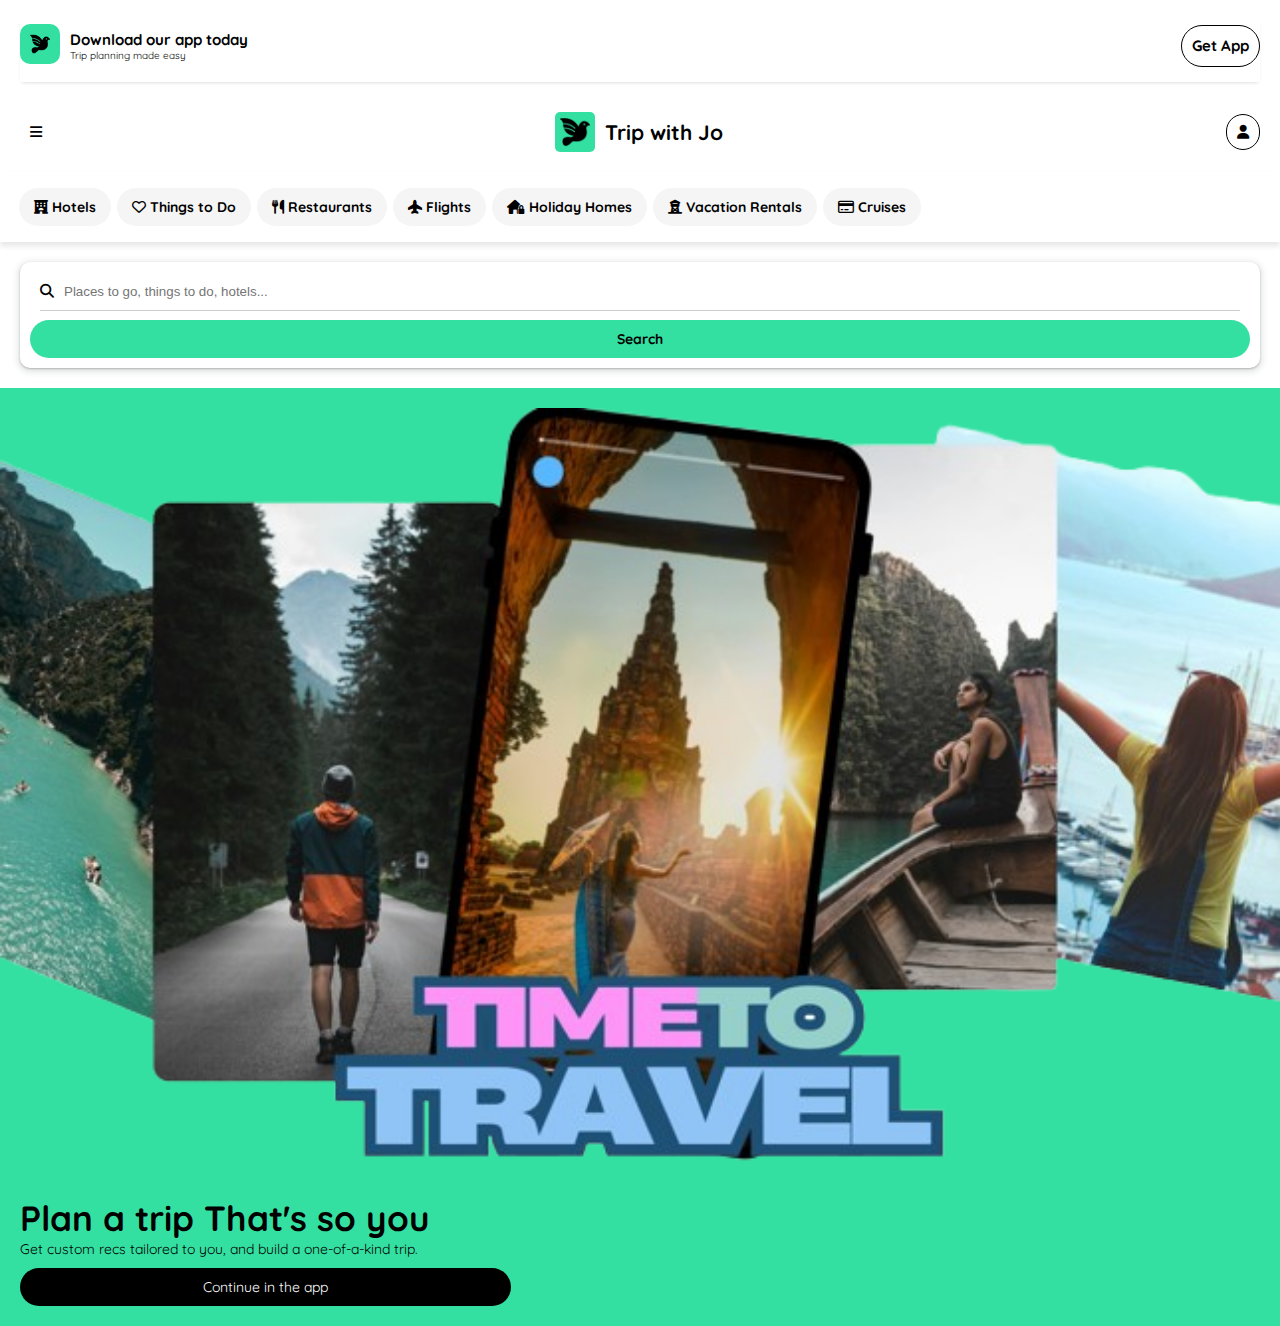
==== index.html @ bbba1024 "modify for mobile screen" ====
<!DOCTYPE html>
<html lang="en">

<head>
    <meta charset="UTF-8">
    <meta name="viewport" content="width=device-width, initial-scale=1.0">
    <title>Tripadvisor</title>

    <!-- My Style Sheet Link -->
    <link rel="stylesheet" href="style.css">

    <!-- Google Fonts Link -->
    <link rel="preconnect" href="https://fonts.googleapis.com">
    <link rel="preconnect" href="https://fonts.gstatic.com" crossorigin>
    <link
        href="https://fonts.googleapis.com/css2?family=Poppins:ital,wght@0,100;0,200;0,300;0,400;0,500;0,600;0,700;0,800;0,900;1,100;1,200;1,300;1,400;1,500;1,600;1,700;1,800;1,900&display=swap"
        rel="stylesheet">
        <link href="https://fonts.googleapis.com/css2?family=Quicksand:wght@300..700&display=swap" rel="stylesheet">
    <!-- font awesome link -->
    <link rel="stylesheet" href="https://cdnjs.cloudflare.com/ajax/libs/font-awesome/6.7.2/css/all.min.css" integrity="sha512-Evv84Mr4kqVGRNSgIGL/F/aIDqQb7xQ2vcrdIwxfjThSH8CSR7PBEakCr51Ck+w+/U6swU2Im1vVX0SVk9ABhg==" crossorigin="anonymous" referrerpolicy="no-referrer" />
</head>

<body>
    <!-- app-installation-add -->
    <div class="app-install-add">
        <div class="app-install-add__logo">
            <img src="./images/bird_logo.png" alt="logo-image">
        </div>
        <div class="app-install-add__title">
            <h2>Download our app today</h2>
            <p>Trip planning made easy</p>
        </div>
        <a href="https://play.google.com/store/apps/details?id=com.tripadvisor.tripadvisor&hl=en_IN&pli=1" class="app-install-add__button">
            <div>Get App</div>
        </a>
        
    </div>
    <!-- navbar -->
    <div class="navbar">
        <i id="menubar" class="fa-solid fa-bars" style="color: #000000;"></i>
        <a href="./index.html" class="navbar__home-link">
            <div class="navbar__logo">
                <img src="./images/bird_logo.png" alt="logo-image">
                <h2 class="navbar__logo-title">Trip with Jo</h2>
            </div>
        </a>
        <a href="./signin_page.html">
            <div class="navbar__person_logo">
                <i class="fa-solid fa-user" style="color: #000000;"></i>
            </div>
        </a>
    </div>

    <!-- scroll manubar -->
    <div class="scroll-container">
        <div class="scroll-menu">
            <a href="#"><i class="fa-solid fa-hotel" style="color: #000000;"></i> Hotels</a>
            <a href="#"><i class="fa-regular fa-heart" style="color: #000000;"></i> Things to Do</a>
            <a href="#"><i class="fa-solid fa-utensils" style="color: #000000;"></i> Restaurants</a>
            <a href="#"><i class="fa-solid fa-plane-up" style="color: #000000;"></i> Flights</a>
            <a href="#"><i class="fa-solid fa-house-lock" style="color: #000000;"></i> Holiday Homes</a>
            <a href="#"><i class="fa-solid fa-tower-observation" style="color: #000000;"></i> Vacation Rentals</a>
            <a href="#"><i class="fa-regular fa-credit-card" style="color: #000000;"></i> Cruises</a>
        </div>
    </div>
    <!-- search bar -->
    <div class="search-bar">
        <div class="search-bar__box">
            <div class="search-bar__search_logo">
                <i class="fa-solid fa-magnifying-glass" style="color: #000000;"></i>
            </div>
            <div class="search-bar__input">
                <input type="text" placeholder="Places to go, things to do, hotels...">
            </div>
        </div>
        <div class="search-bar__button">
            <p>Search</p>
        </div>
    </div>
    <!-- banner -->
     <div class="banner-container">
        <div class="banner-image">
            <img src="./images/Travel-removebg-preview.png" alt="">
        </div>
        <div class="banner-title">
            <h1>Plan a trip That's so you</h1>
            <p>Get custom recs tailored to you, and build a one-of-a-kind trip.</p>
            <div class="banner-app-store">
                <a href="https://play.google.com/store/apps/details?id=com.tripadvisor.tripadvisor&hl=en_IN&pli=1">
                    <p>Continue in the app</p>
                </a>
            </div>
        </div>
     </div>
    <!-- explore -->
    <!-- inspired package -->
    <!-- local tour -->
    <!-- sponsor content1 -->
    <!-- more explore -->
    <!-- dream trip -->
    <!-- top destinations -->
    <!-- sponsor content2-->
    <!-- awards banner -->
    <!-- footer -->
</body>

</html>
---- style.css ----
*{
    padding: 0;
    margin: 0;
}

/* body{
    font-size: 14px;
    font-family: "Poppins", serif;
    font-weight: 400;
    font-style: normal;
} */

body{
    font-family: "Quicksand", serif;
    font-optical-sizing: auto;
    font-weight: 400;
    font-style: normal;
    font-size: 14px;
}
.app-install-add{
    margin: 20px;
    display: flex;
    align-items: center;
    position: relative;
    padding-bottom: 10px;
    box-shadow: 0 2px 4px -2px rgba(0, 0, 0, 0.2); 
    position: relative;
}
.app-install-add__logo img{
    width: 20px;
    height: 20px;
    background-color: #34E0A1;
    padding: 10px;
    border-radius: 10px;
}

.app-install-add__button{
    padding: 10px;
    background-color: white;
    border: solid black 1.5px;
    border-radius: 50px;
    width: fit-content;
    height: 20px;
    font-size: 15px;
    font-weight: bold;
    right: 0;
    text-decoration: none;
    color: black;
    position: absolute;
}

.app-install-add__title{
    padding: 10px;
    font-size: 10px;
}

.navbar__logo img{
    width: 30px;
    height: 30px;
    background-color: #34E0A1;
    padding: 5px;
    border-radius: 5px;
}
.navbar__person_logo{
    padding: 10px;
    border-radius: 50px;
    border: solid black 1px;
    width: fit-content;
    display: flex;
    justify-content: center;
    align-items: center;
}
.navbar__person_logo:hover{
    padding: 10px;
    border-radius: 50px;
    border: solid black 1px;
    width: fit-content;
    display: flex;
    justify-content: center;
    align-items: center;
    background-color: #34E0A1;
}

.navbar{
    display: flex;
    padding: 10px;
    margin: 10px;
    justify-content: space-between;
    align-items: center;
    position: sticky;
    top:0;
    background-color: white;
}

.navbar__logo{
    display: flex;
    align-items: center;
    justify-content: space-between;
}
.navbar__logo-title{
    padding-left: 10px;
}
.navbar__home-link{
    text-decoration: none;
    color: black;
}
#menubar{
    padding: 10px;
    cursor: pointer;
}
#menubar:hover{
    padding: 10px;
    background-color: #34E0A1;
}

/* Container for the scrollable menu */
.scroll-container {
    display: flex;
    align-items: center;
    background: white;
    padding: 10px;
    top: 0;
    box-shadow: 0px 4px 6px rgba(0, 0, 0, 0.1);
}

/* Scrollable menu */
.scroll-menu {
    display: flex;
    overflow-x: auto;
    white-space: nowrap;
    scroll-behavior: smooth;
    scrollbar-width: none; /* Hide scrollbar for Firefox */
    width: 80%;
    padding: 10px;
}

/* Menu items */
.scroll-menu a {
    text-decoration: none;
    color:black;
    padding: 12px 18px;
    margin: 0 5px;
    background: #f5f5f5;
    border-radius: 20px;
    font-weight: bold;
    font-size: 16px;
    transition: background 0.3s, color 0.3s;
    flex: 0 0 auto;
}

/* Hover & active effect */
.scroll-menu a:hover, .scroll-menu a:focus {
    background: #34E0A1;
}

/* Scroll Manubar */

.scroll-container {
    padding: 8px;
}

.scroll-menu {
    width: 100%;
    padding: 8px;
    /* overflow-x: scroll; /* Enable swipe scrolling */
    /* scrollbar-width: none; */
}

.scroll-menu a {
    padding: 10px 15px;
    font-size: 14px;
    margin: 0 3px;
}


/* Search box */
.search-bar{
    display: flex;
    flex-direction: column;
    margin: 20px;
    padding: 10px;
    border-radius: 10px;
    box-shadow: rgba(60, 64, 67, 0.3) 0px 1px 2px 0px, rgba(60, 64, 67, 0.15) 0px 2px 6px 2px;
}

.search-bar__box{
    display: flex;
    margin: 10px;
    gap: 10px;
    padding-bottom: 10px;
    box-shadow: 0px 1px 0px rgba(0, 0, 0, 0.2);
}

.search-bar__input{
    display: flex;
    justify-content: center;
    align-items: center;
    width: 100%;
}
.search-bar__input input{
    display: flex;
    flex-grow: 1;
    flex-basis:100%;
    min-width: 0; 
    border: none;
}

.search-bar__button{
    display: flex;
    background-color: #34E0A1;
    font-weight: bold;
    flex-grow: 1;
    flex-basis: 100%;
    padding: 10px;
    /* margin-top: 20px; */
    border-radius: 50px;
    justify-content: center;
    text-align: center;
}

/* Banner Style */
.banner-container{
    margin: 0;
    display: flex;
    flex-direction: column;
    width: 100%;
    padding-top: 20px;
    background-color: #34E0A1;
}
.banner-image{
    display: flex;
    justify-content: center;
}
.banner-image img{
    width: 100%;
}

.banner-title{
    margin: 10px;
    padding:10px;
}
.banner-title h1{
    font-size: 35px;
}

.banner-app-store{
    display: flex;
    justify-content: center;
    align-items: center;
    background-color: black;
    width: 38%;
    padding: 10px;
    border-radius: 50px;
    margin-top: 10px;
}
.banner-app-store a{
    text-decoration: none;
    color: white;
}


/* singup page designing */
.signup-page{
    display: flex;
    flex-direction: column;
    justify-content: center;
    /* padding: 70px; */
    margin: 60px;
    padding-left: 60px;
    padding-right: 60px;
}

.signup-page__close{
    position: absolute;
    top: 10px;
    right: 10px;
    font-size: 20px;
    cursor: pointer;
}
.signup-page__close:hover{
    position: absolute;
    top: 10px;
    right: 10px;
    font-size: 20px;
    cursor: pointer;
}
.signup-page__logo img{
    width: 40px;
    height: 40px;
    margin-bottom: 10px;
    background-color: #34E0A1;
    padding: 10px;
    border-radius: 10px;
}

.signup-page__title{
    font-family: "Quicksand", serif;
    font-optical-sizing: auto;
    font-weight: 400;
    font-style: normal;
    font-size: 14px;
}
.signup-page__google{
    display: flex;
    flex-grow: 1;
    flex-basis: 25%;
    padding: 10px;
    margin-top: 20px;
    border: solid black 1px;
    border-radius: 50px;
    align-items: center;
    justify-content: center;
    gap: 10px;
    font-weight: 100px;
    cursor: pointer;
}
.signup-page__mail{
    display: flex;
    flex-grow: 1;
    flex-basis: 25%;
    padding: 10px;
    margin-top: 20px;
    border: solid black 1px;
    border-radius: 50px;
    align-items: center;
    justify-content: center;
    gap: 10px;
    font-weight: 100px;
    cursor: pointer;
}
.signup-page__mail:hover{
    display: flex;
    flex-grow: 1;
    flex-basis: 25%;
    padding: 10px;
    margin-top: 20px;
    border: solid black 1px;
    border-radius: 50px;
    align-items: center;
    justify-content: center;
    gap: 10px;
    font-weight: 100px;
    cursor: pointer;
    background-color: #34E0A1;
}
.signup-page__google:hover{
    display: flex;
    flex-grow: 1;
    flex-basis: 25%;
    padding: 10px;
    margin-top: 20px;
    border: solid black 1px;
    border-radius: 50px;
    align-items: center;
    justify-content: center;
    gap: 10px;
    font-weight: 100px;
    cursor: pointer;
    background-color: #34E0A1;
}
.signup-page__google img{
    width: 20px;
}
.signup-page__mail img{
    width: 20px;
}

.terms-and-privacy{
    font-size: 11px;
    padding: 10px;
    text-align: center;
    margin-top: 20px;
    opacity: 60%;
    color: black;
}
.recaptcha_info{
    margin-top: 10px;
    font-size: 11px;
    opacity: 60%;
}
.terms-and-privacy a{
    color: black;
}
.recaptcha_info a{
    color: black;
}
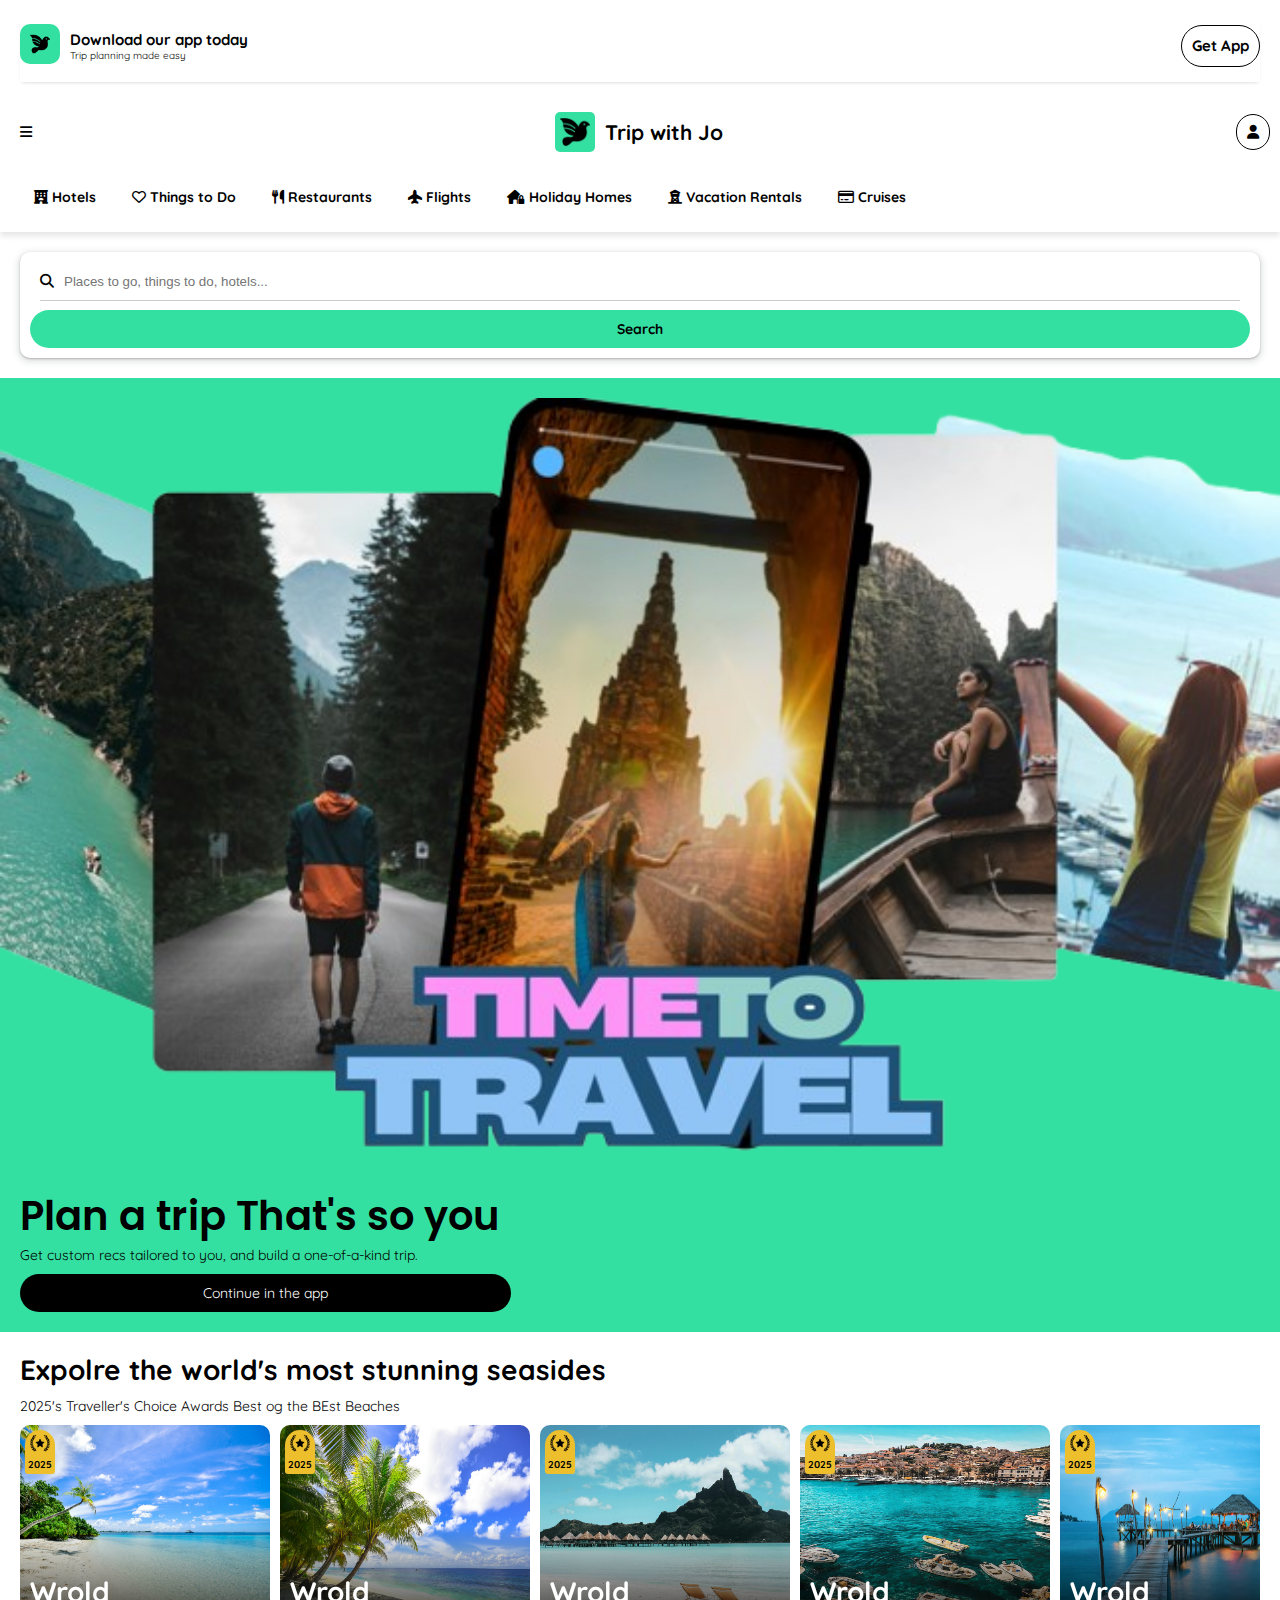
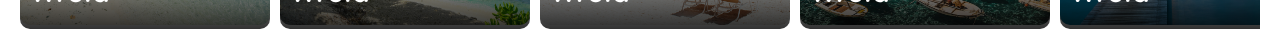
==== commit f19da46e: "add explore scroll" ====
--- a/index.html
+++ b/index.html
@@ -15,9 +15,11 @@
     <link
         href="https://fonts.googleapis.com/css2?family=Poppins:ital,wght@0,100;0,200;0,300;0,400;0,500;0,600;0,700;0,800;0,900;1,100;1,200;1,300;1,400;1,500;1,600;1,700;1,800;1,900&display=swap"
         rel="stylesheet">
-        <link href="https://fonts.googleapis.com/css2?family=Quicksand:wght@300..700&display=swap" rel="stylesheet">
+    <link href="https://fonts.googleapis.com/css2?family=Quicksand:wght@300..700&display=swap" rel="stylesheet">
     <!-- font awesome link -->
-    <link rel="stylesheet" href="https://cdnjs.cloudflare.com/ajax/libs/font-awesome/6.7.2/css/all.min.css" integrity="sha512-Evv84Mr4kqVGRNSgIGL/F/aIDqQb7xQ2vcrdIwxfjThSH8CSR7PBEakCr51Ck+w+/U6swU2Im1vVX0SVk9ABhg==" crossorigin="anonymous" referrerpolicy="no-referrer" />
+    <link rel="stylesheet" href="https://cdnjs.cloudflare.com/ajax/libs/font-awesome/6.7.2/css/all.min.css"
+        integrity="sha512-Evv84Mr4kqVGRNSgIGL/F/aIDqQb7xQ2vcrdIwxfjThSH8CSR7PBEakCr51Ck+w+/U6swU2Im1vVX0SVk9ABhg=="
+        crossorigin="anonymous" referrerpolicy="no-referrer" />
 </head>
 
 <body>
@@ -30,10 +32,11 @@
             <h2>Download our app today</h2>
             <p>Trip planning made easy</p>
         </div>
-        <a href="https://play.google.com/store/apps/details?id=com.tripadvisor.tripadvisor&hl=en_IN&pli=1" class="app-install-add__button">
+        <a href="https://play.google.com/store/apps/details?id=com.tripadvisor.tripadvisor&hl=en_IN&pli=1"
+            class="app-install-add__button">
             <div>Get App</div>
         </a>
-        
+
     </div>
     <!-- navbar -->
     <div class="navbar">
@@ -50,7 +53,6 @@
             </div>
         </a>
     </div>
-
     <!-- scroll manubar -->
     <div class="scroll-container">
         <div class="scroll-menu">
@@ -78,7 +80,7 @@
         </div>
     </div>
     <!-- banner -->
-     <div class="banner-container">
+    <div class="banner-container">
         <div class="banner-image">
             <img src="./images/Travel-removebg-preview.png" alt="">
         </div>
@@ -91,8 +93,100 @@
                 </a>
             </div>
         </div>
-     </div>
+    </div>
     <!-- explore -->
+    <div class="explore">
+        <h1>Expolre the world's most stunning seasides</h1>
+        <p>2025's Traveller's Choice Awards Best og the BEst Beaches</p>
+        <div class="scroll-wrapper">
+            <!-- image-container -->
+            <div class="scroll-wrapper__bg-image">
+                <img src="./images/beach_image2.jpg" alt="beach-image" class="image">
+                <div class="explore__award-logo">
+                    <img src="./images/award-symbol.png" alt="award-logo">
+                    <p>2025</p>
+                </div>
+                <div class="scroll-wrapper__head">
+                    <h1>Wrold</h1>
+                </div>
+            </div>
+            <div class="scroll-wrapper__bg-image">
+                <img src="./images/beach_image3.jpg" alt="beach-image" class="image">
+                <div class="explore__award-logo">
+                    <img src="./images/award-symbol.png" alt="award-logo">
+                    <p>2025</p>
+                </div>
+                <div class="scroll-wrapper__head">
+                    <h1>Wrold</h1>
+                </div>
+            </div>
+
+            <div class="scroll-wrapper__bg-image">
+                <img src="./images/beach_image8.jpg" alt="beach-image" class="image">
+                <div class="explore__award-logo">
+                    <img src="./images/award-symbol.png" alt="award-logo">
+                    <p>2025</p>
+                </div>
+                <div class="scroll-wrapper__head">
+                    <h1>Wrold</h1>
+                </div>
+            </div>
+
+            <div class="scroll-wrapper__bg-image">
+                <img src="./images/beach_image7.jpg" alt="beach-image" class="image">
+                <div class="explore__award-logo">
+                    <img src="./images/award-symbol.png" alt="award-logo">
+                    <p>2025</p>
+                </div>
+                <div class="scroll-wrapper__head">
+                    <h1>Wrold</h1>
+                </div>
+            </div>
+
+            <div class="scroll-wrapper__bg-image">
+                <img src="./images/beach_image6.jpg" alt="beach-image" class="image">
+                <div class="explore__award-logo">
+                    <img src="./images/award-symbol.png" alt="award-logo">
+                    <p>2025</p>
+                </div>
+                <div class="scroll-wrapper__head">
+                    <h1>Wrold</h1>
+                </div>
+            </div>
+            <div class="scroll-wrapper__bg-image">
+                <img src="./images/beach_image5.jpg" alt="beach-image" class="image">
+                <div class="explore__award-logo">
+                    <img src="./images/award-symbol.png" alt="award-logo">
+                    <p>2025</p>
+                </div>
+                <div class="scroll-wrapper__head">
+                    <h1>Wrold</h1>
+                </div>
+            </div>
+
+            <div class="scroll-wrapper__bg-image">
+                <img src="./images/beach_image4.jpg" alt="beach-image" class="image">
+                <div class="explore__award-logo">
+                    <img src="./images/award-symbol.png" alt="award-logo">
+                    <p>2025</p>
+                </div>
+                <div class="scroll-wrapper__head">
+                    <h1>Wrold</h1>
+                </div>
+            </div>
+            <div class="scroll-wrapper__bg-image">
+                <img src="./images/beach_image1.jpg" alt="beach-image" class="image">
+                <div class="explore__award-logo">
+                    <img src="./images/award-symbol.png" alt="award-logo">
+                    <p>2025</p>
+                </div>
+                <div class="scroll-wrapper__head">
+                    <h1>Wrold</h1>
+                </div>
+            </div>
+
+        </div>
+    </div>
     <!-- inspired package -->
     <!-- local tour -->
     <!-- sponsor content1 -->
--- a/style.css
+++ b/style.css
@@ -1,32 +1,28 @@
-*{
+* {
     padding: 0;
     margin: 0;
 }
 
-/* body{
-    font-size: 14px;
-    font-family: "Poppins", serif;
-    font-weight: 400;
-    font-style: normal;
-} */
-
-body{
+
+body {
     font-family: "Quicksand", serif;
     font-optical-sizing: auto;
     font-weight: 400;
     font-style: normal;
     font-size: 14px;
 }
-.app-install-add{
+
+.app-install-add {
     margin: 20px;
     display: flex;
     align-items: center;
     position: relative;
     padding-bottom: 10px;
-    box-shadow: 0 2px 4px -2px rgba(0, 0, 0, 0.2); 
+    box-shadow: 0 2px 4px -2px rgba(0, 0, 0, 0.2);
     position: relative;
 }
-.app-install-add__logo img{
+
+.app-install-add__logo img {
     width: 20px;
     height: 20px;
     background-color: #34E0A1;
@@ -34,7 +30,7 @@
     border-radius: 10px;
 }
 
-.app-install-add__button{
+.app-install-add__button {
     padding: 10px;
     background-color: white;
     border: solid black 1.5px;
@@ -49,19 +45,20 @@
     position: absolute;
 }
 
-.app-install-add__title{
+.app-install-add__title {
     padding: 10px;
     font-size: 10px;
 }
 
-.navbar__logo img{
+.navbar__logo img {
     width: 30px;
     height: 30px;
     background-color: #34E0A1;
     padding: 5px;
     border-radius: 5px;
 }
-.navbar__person_logo{
+
+.navbar__person_logo {
     padding: 10px;
     border-radius: 50px;
     border: solid black 1px;
@@ -70,7 +67,8 @@
     justify-content: center;
     align-items: center;
 }
-.navbar__person_logo:hover{
+
+.navbar__person_logo:hover {
     padding: 10px;
     border-radius: 50px;
     border: solid black 1px;
@@ -81,34 +79,38 @@
     background-color: #34E0A1;
 }
 
-.navbar{
-    display: flex;
-    padding: 10px;
-    margin: 10px;
+.navbar {
+    display: flex;
+    padding: 10px;
     justify-content: space-between;
     align-items: center;
     position: sticky;
-    top:0;
+    top: 0;
     background-color: white;
-}
-
-.navbar__logo{
+    z-index: 1;
+}
+
+.navbar__logo {
     display: flex;
     align-items: center;
     justify-content: space-between;
 }
-.navbar__logo-title{
+
+.navbar__logo-title {
     padding-left: 10px;
 }
-.navbar__home-link{
+
+.navbar__home-link {
     text-decoration: none;
     color: black;
 }
-#menubar{
-    padding: 10px;
-    cursor: pointer;
-}
-#menubar:hover{
+
+#menubar {
+    padding: 10px;
+    cursor: pointer;
+}
+
+#menubar:hover {
     padding: 10px;
     background-color: #34E0A1;
 }
@@ -129,7 +131,8 @@
     overflow-x: auto;
     white-space: nowrap;
     scroll-behavior: smooth;
-    scrollbar-width: none; /* Hide scrollbar for Firefox */
+    scrollbar-width: none;
+    /* Hide scrollbar for Firefox */
     width: 80%;
     padding: 10px;
 }
@@ -137,20 +140,22 @@
 /* Menu items */
 .scroll-menu a {
     text-decoration: none;
-    color:black;
+    color: black;
     padding: 12px 18px;
     margin: 0 5px;
-    background: #f5f5f5;
-    border-radius: 20px;
+    background: white;
     font-weight: bold;
     font-size: 16px;
-    transition: background 0.3s, color 0.3s;
     flex: 0 0 auto;
 }
 
 /* Hover & active effect */
-.scroll-menu a:hover, .scroll-menu a:focus {
-    background: #34E0A1;
+.scroll-menu a:hover {
+    border-bottom: solid black 0.3px;
+}
+
+.scroll-menu a:focus {
+    border-bottom: solid #34E0A1 2px;
 }
 
 /* Scroll Manubar */
@@ -174,7 +179,7 @@
 
 
 /* Search box */
-.search-bar{
+.search-bar {
     display: flex;
     flex-direction: column;
     margin: 20px;
@@ -183,7 +188,7 @@
     box-shadow: rgba(60, 64, 67, 0.3) 0px 1px 2px 0px, rgba(60, 64, 67, 0.15) 0px 2px 6px 2px;
 }
 
-.search-bar__box{
+.search-bar__box {
     display: flex;
     margin: 10px;
     gap: 10px;
@@ -191,21 +196,30 @@
     box-shadow: 0px 1px 0px rgba(0, 0, 0, 0.2);
 }
 
-.search-bar__input{
+.search-bar__input {
     display: flex;
     justify-content: center;
     align-items: center;
     width: 100%;
 }
-.search-bar__input input{
-    display: flex;
-    flex-grow: 1;
-    flex-basis:100%;
-    min-width: 0; 
+
+.search-bar__input input {
+    display: flex;
+    flex-grow: 1;
+    flex-basis: 100%;
+    min-width: 0;
     border: none;
 }
 
-.search-bar__button{
+.search-bar__input input:hover {
+    display: flex;
+    flex-grow: 1;
+    flex-basis: 100%;
+    min-width: 0;
+    border: none;
+}
+
+.search-bar__button {
     display: flex;
     background-color: #34E0A1;
     font-weight: bold;
@@ -219,7 +233,7 @@
 }
 
 /* Banner Style */
-.banner-container{
+.banner-container {
     margin: 0;
     display: flex;
     flex-direction: column;
@@ -227,23 +241,29 @@
     padding-top: 20px;
     background-color: #34E0A1;
 }
-.banner-image{
-    display: flex;
-    justify-content: center;
-}
-.banner-image img{
+
+.banner-image {
+    display: flex;
+    justify-content: center;
+}
+
+.banner-image img {
     width: 100%;
 }
 
-.banner-title{
+.banner-title {
     margin: 10px;
-    padding:10px;
-}
-.banner-title h1{
-    font-size: 35px;
-}
-
-.banner-app-store{
+    padding: 10px;
+}
+
+.banner-title h1 {
+    font-size: 40px;
+    font-family: "Poppins", serif;
+    font-weight: 600;
+    font-style: normal;
+}
+
+.banner-app-store {
     display: flex;
     justify-content: center;
     align-items: center;
@@ -253,38 +273,42 @@
     border-radius: 50px;
     margin-top: 10px;
 }
-.banner-app-store a{
+
+.banner-app-store a {
     text-decoration: none;
     color: white;
 }
 
 
 /* singup page designing */
-.signup-page{
+.signup-page {
     display: flex;
     flex-direction: column;
     justify-content: center;
     /* padding: 70px; */
-    margin: 60px;
+    margin: 20px;
+    margin-top: 50px;
     padding-left: 60px;
     padding-right: 60px;
 }
 
-.signup-page__close{
+.signup-page__close {
     position: absolute;
     top: 10px;
     right: 10px;
     font-size: 20px;
     cursor: pointer;
 }
-.signup-page__close:hover{
+
+.signup-page__close:hover {
     position: absolute;
     top: 10px;
     right: 10px;
     font-size: 20px;
     cursor: pointer;
 }
-.signup-page__logo img{
+
+.signup-page__logo img {
     width: 40px;
     height: 40px;
     margin-bottom: 10px;
@@ -293,14 +317,15 @@
     border-radius: 10px;
 }
 
-.signup-page__title{
+.signup-page__title {
     font-family: "Quicksand", serif;
     font-optical-sizing: auto;
     font-weight: 400;
     font-style: normal;
     font-size: 14px;
 }
-.signup-page__google{
+
+.signup-page__google {
     display: flex;
     flex-grow: 1;
     flex-basis: 25%;
@@ -314,7 +339,8 @@
     font-weight: 100px;
     cursor: pointer;
 }
-.signup-page__mail{
+
+.signup-page__mail {
     display: flex;
     flex-grow: 1;
     flex-basis: 25%;
@@ -328,7 +354,8 @@
     font-weight: 100px;
     cursor: pointer;
 }
-.signup-page__mail:hover{
+
+.signup-page__mail:hover {
     display: flex;
     flex-grow: 1;
     flex-basis: 25%;
@@ -343,7 +370,8 @@
     cursor: pointer;
     background-color: #34E0A1;
 }
-.signup-page__google:hover{
+
+.signup-page__google:hover {
     display: flex;
     flex-grow: 1;
     flex-basis: 25%;
@@ -358,14 +386,16 @@
     cursor: pointer;
     background-color: #34E0A1;
 }
-.signup-page__google img{
+
+.signup-page__google img {
     width: 20px;
 }
-.signup-page__mail img{
+
+.signup-page__mail img {
     width: 20px;
 }
 
-.terms-and-privacy{
+.terms-and-privacy {
     font-size: 11px;
     padding: 10px;
     text-align: center;
@@ -373,14 +403,89 @@
     opacity: 60%;
     color: black;
 }
-.recaptcha_info{
+
+.recaptcha_info {
     margin-top: 10px;
     font-size: 11px;
     opacity: 60%;
 }
-.terms-and-privacy a{
-    color: black;
-}
-.recaptcha_info a{
-    color: black;
-}
+
+.terms-and-privacy a {
+    color: black;
+}
+
+.recaptcha_info a {
+    color: black;
+}
+
+
+/* Explore session*/
+.explore{
+    padding: 20px;
+  }
+  .explore h1{
+    padding-bottom: 10px;
+  }
+  .scroll-wrapper {
+    display: flex;
+    overflow-x: auto;
+  }
+
+  .scroll-wrapper::-webkit-scrollbar {
+    width: 0;
+  }
+
+  .scroll-wrapper__bg-image {
+    margin-top: 10px;
+    position: relative;
+    padding-right: 10px;
+    
+  }
+  /* Image property */
+  .image{
+    width: 250px;
+    height: 200px;
+    border-radius: 10px;
+  }
+
+  /* Gradient overlay for text background */
+.scroll-wrapper__bg-image::after {
+    content: "";
+    position: absolute;
+    bottom: 0;
+    left: 0;
+    width: 250px;
+    height: 50%;
+    background: linear-gradient(to top, rgba(0, 0, 0, 0.8), rgba(0, 0, 0, 0));
+    border-bottom-left-radius: 10px;
+    border-bottom-right-radius: 10px;
+    pointer-events: none; /* Ensures it doesn’t interfere with clicks */
+}
+  .scroll-wrapper__head {
+    z-index: 1;
+    color: white;
+    position: absolute;
+    bottom: 0;
+    padding: 10px;
+  }
+  .explore__award-logo img{
+    width: 20px;
+  }
+  
+  .explore__award-logo p{
+    font-size: 10px;
+    font-weight: 800;
+  }
+
+  .explore__award-logo{
+    padding: 3px;
+    margin: 5px;
+    font-size: 20px;
+    position: absolute; 
+    top: 0;
+    text-align: center;
+    background-color:  #EDBF2D;
+    border-radius: 50px;
+    border-bottom-right-radius:10px;
+    border-bottom-left-radius:10px;
+  }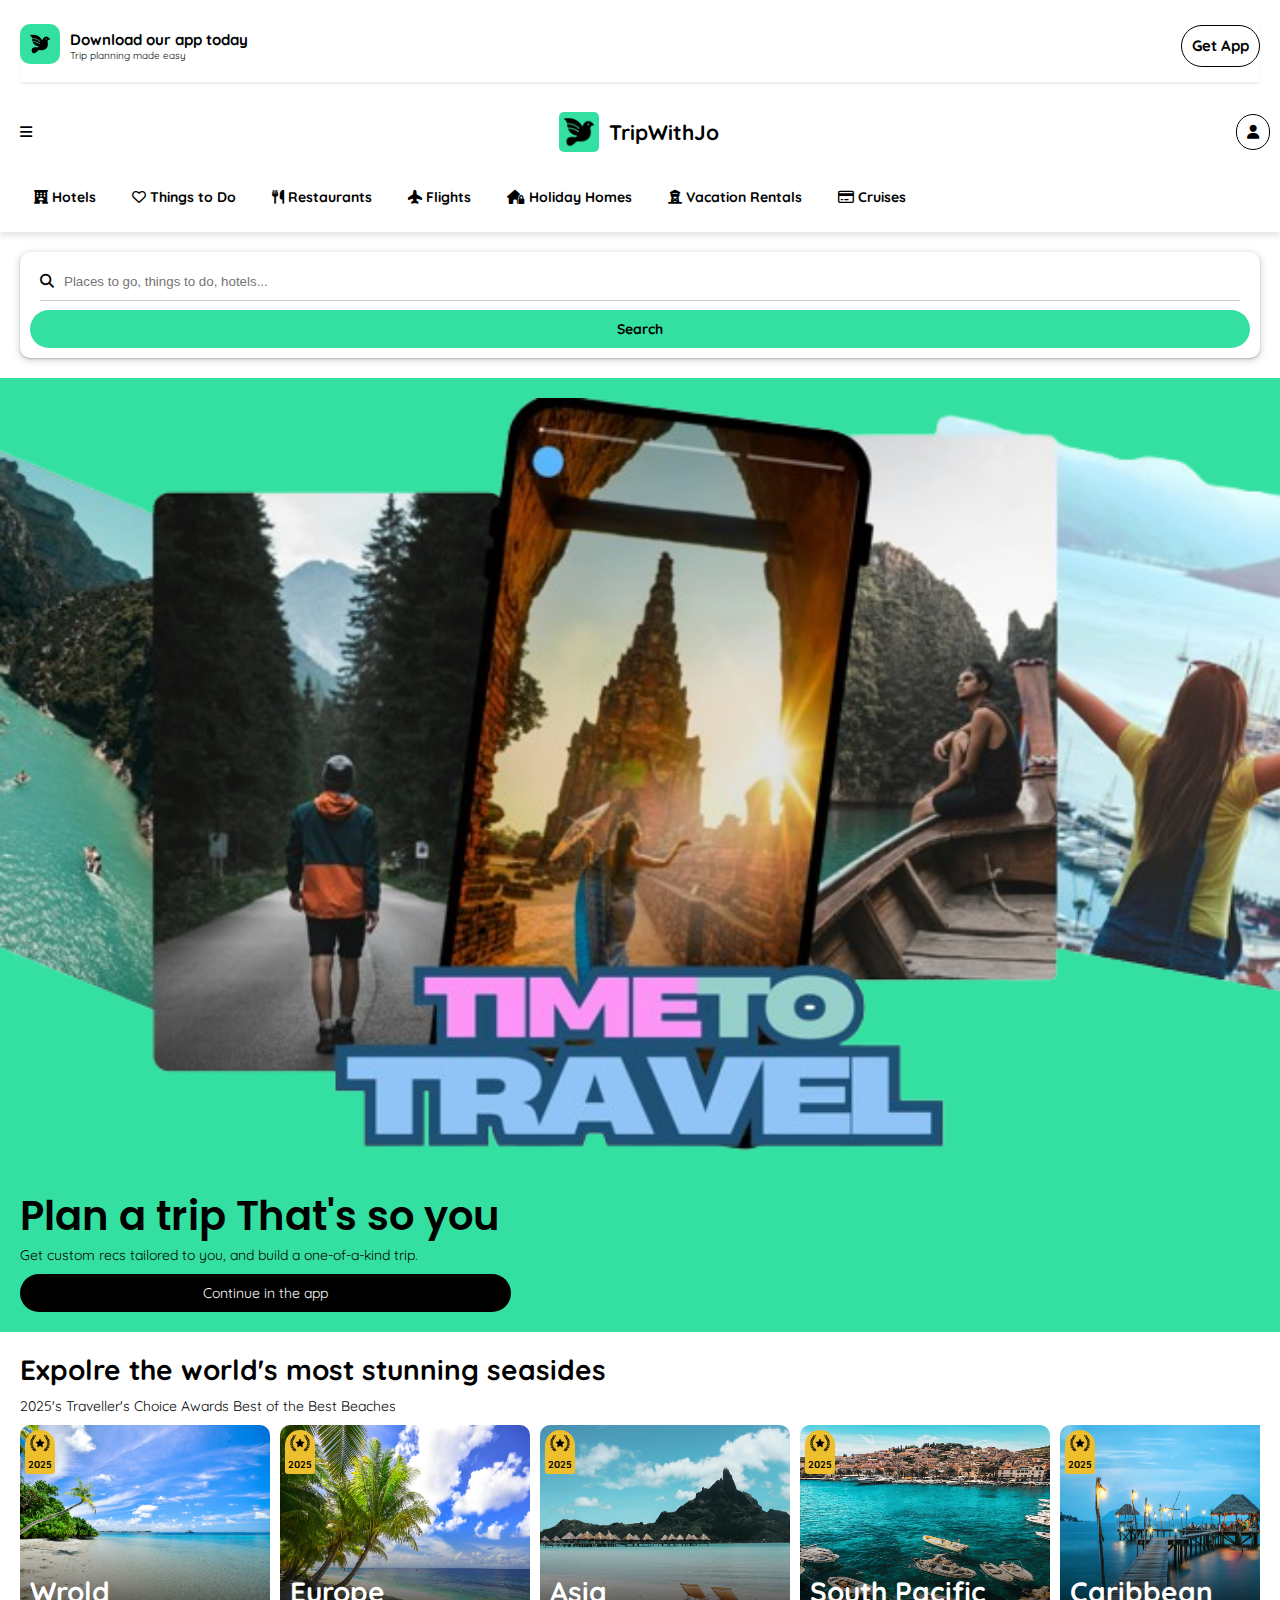
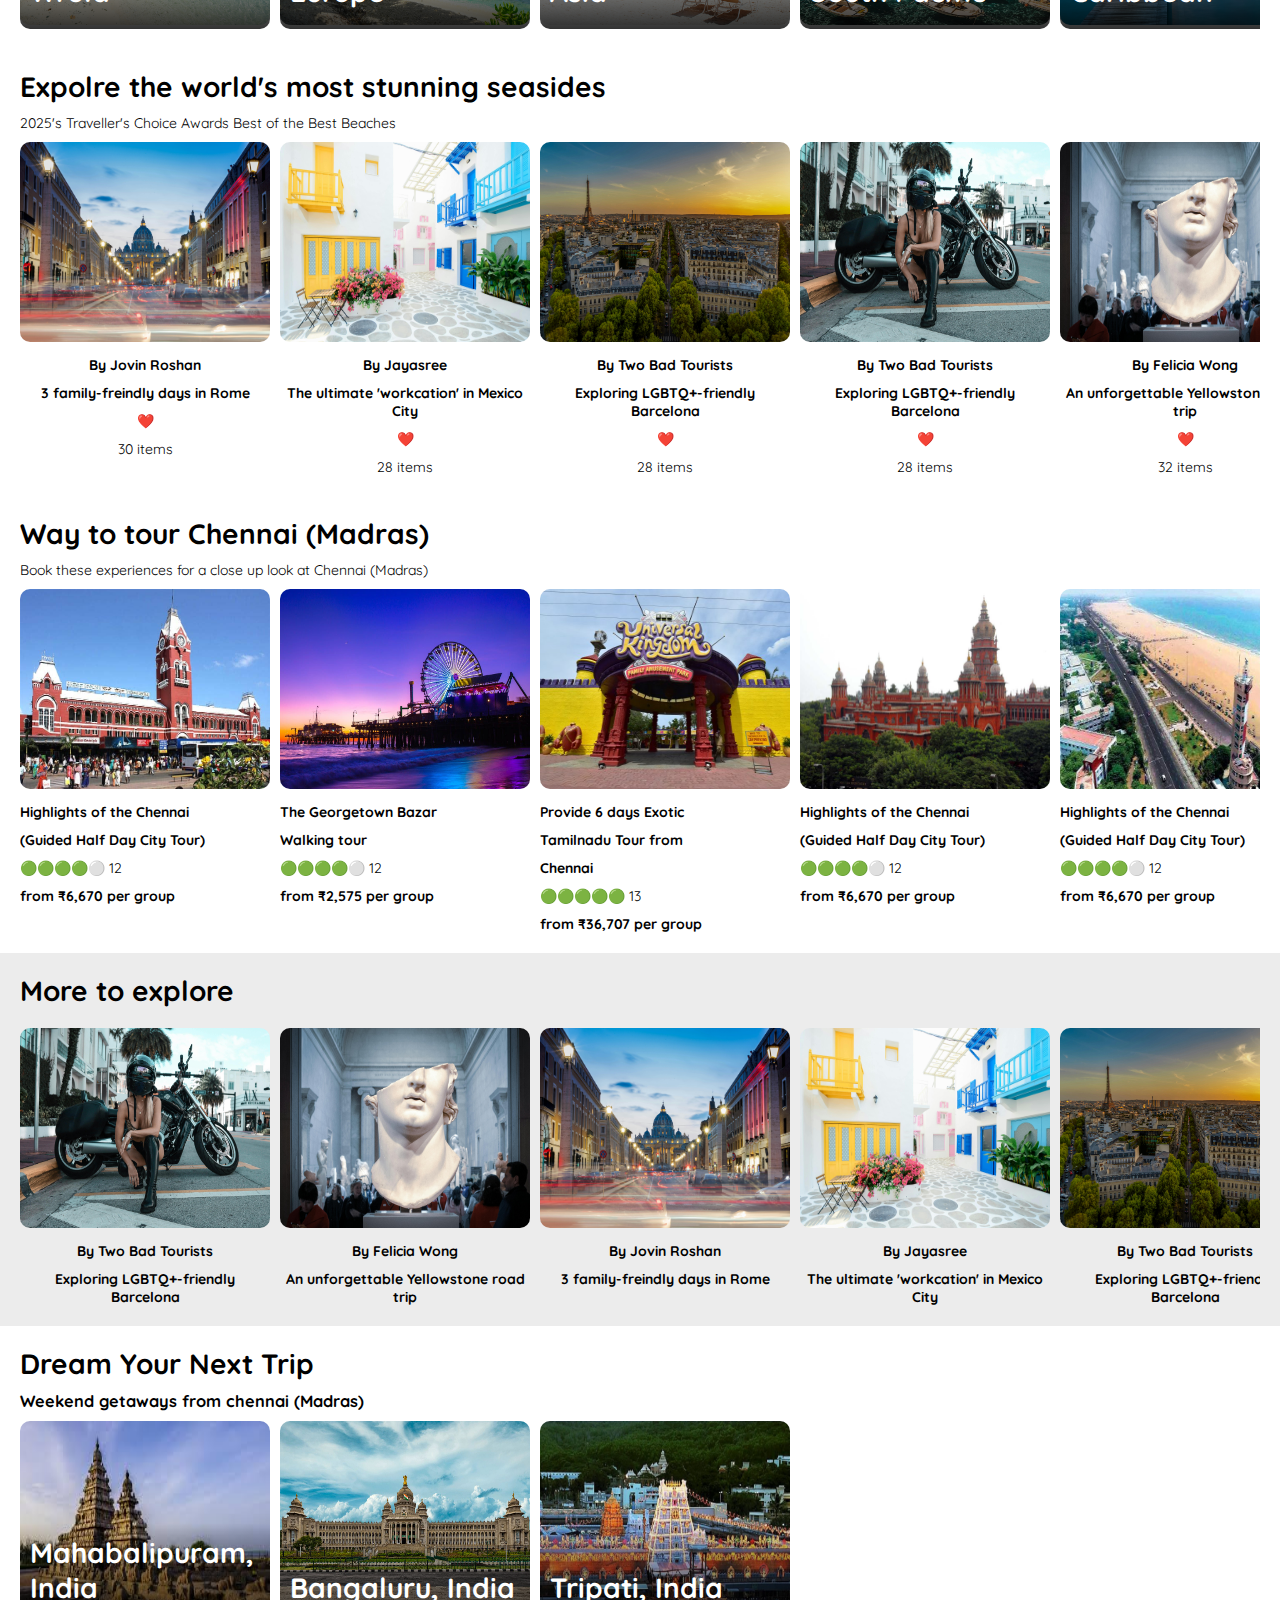
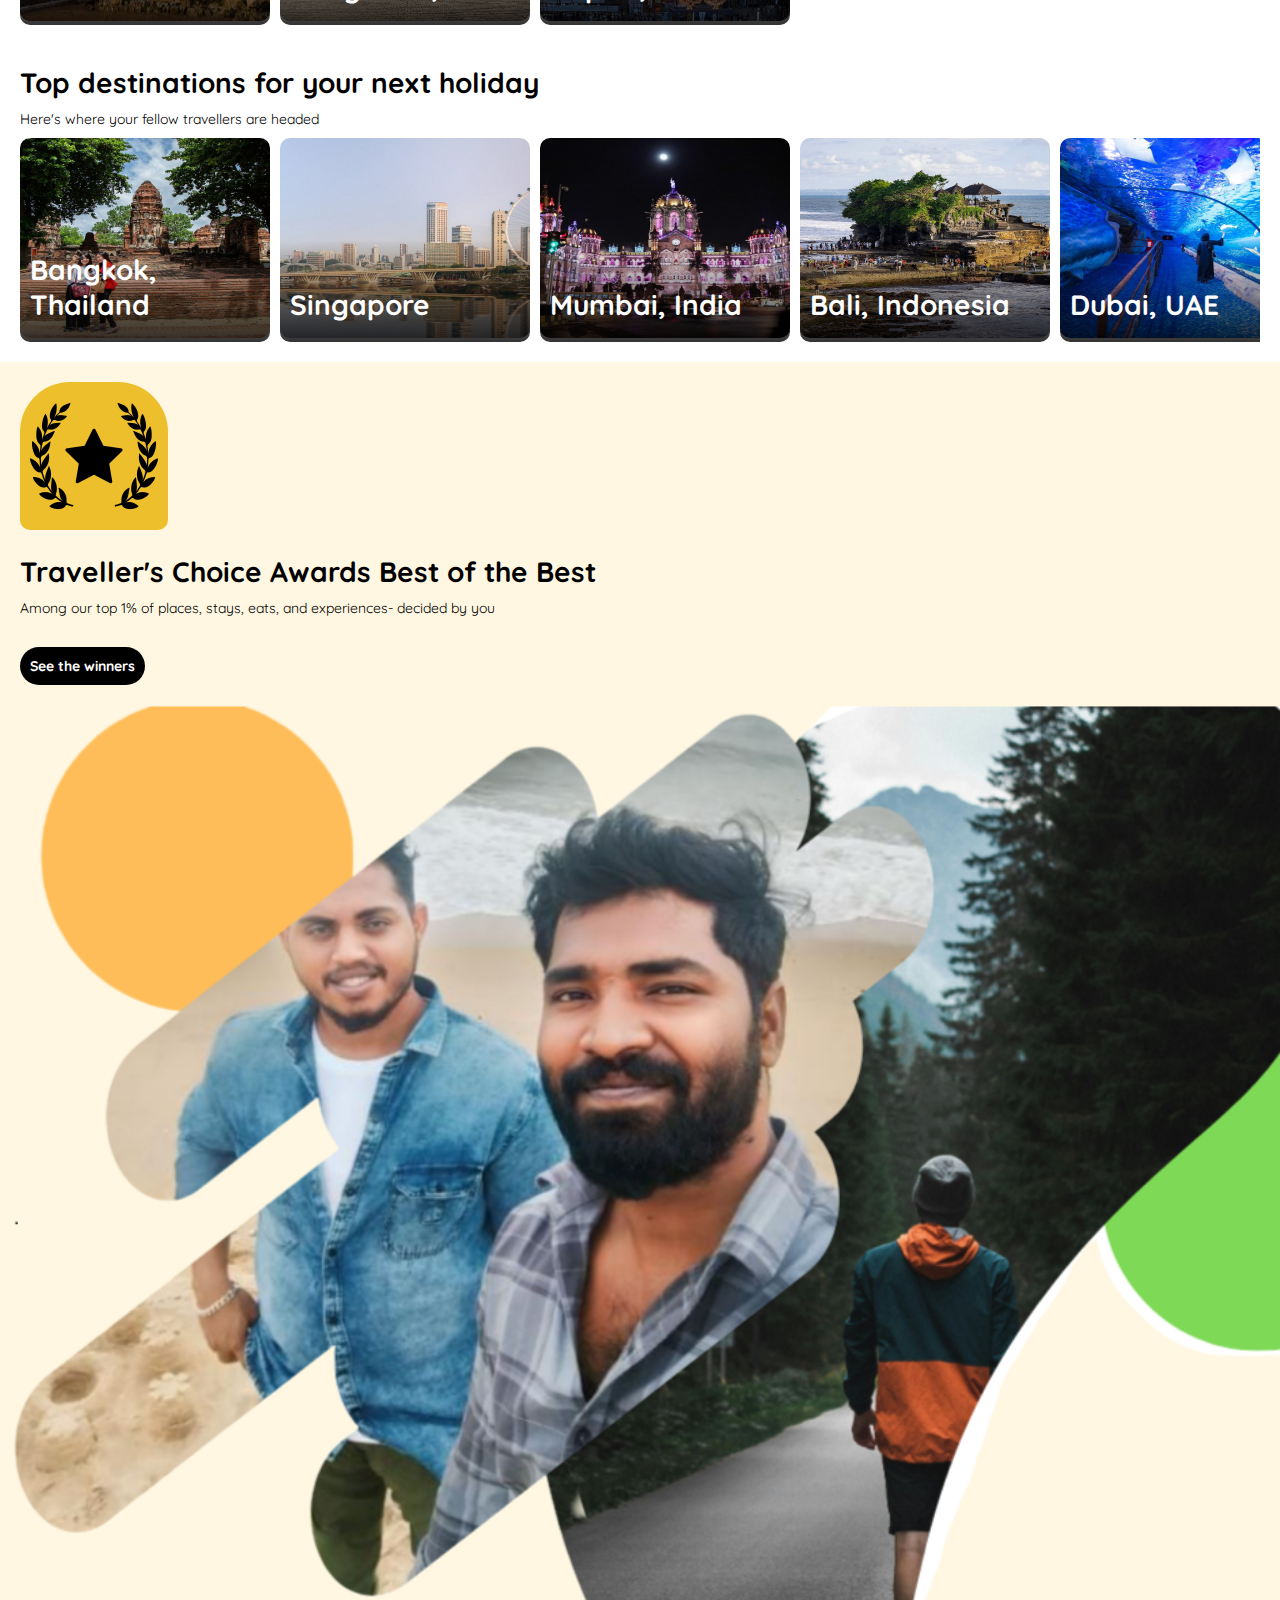
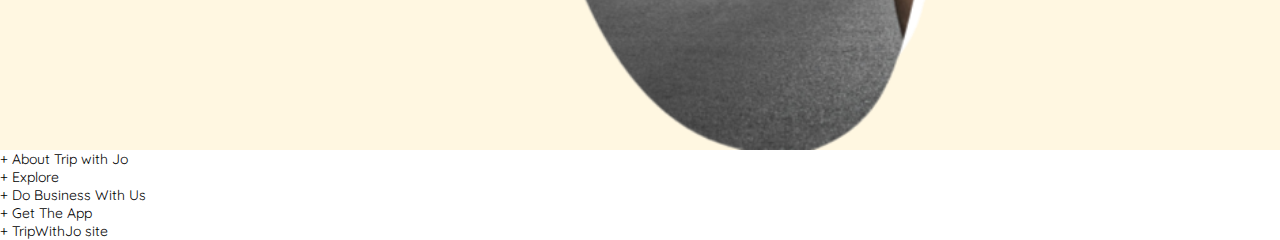
==== commit 1806c65a: "almost complete" ====
--- a/index.html
+++ b/index.html
@@ -44,7 +44,7 @@
         <a href="./index.html" class="navbar__home-link">
             <div class="navbar__logo">
                 <img src="./images/bird_logo.png" alt="logo-image">
-                <h2 class="navbar__logo-title">Trip with Jo</h2>
+                <h2 class="navbar__logo-title">TripWithJo</h2>
             </div>
         </a>
         <a href="./signin_page.html">
@@ -97,7 +97,7 @@
     <!-- explore -->
     <div class="explore">
         <h1>Expolre the world's most stunning seasides</h1>
-        <p>2025's Traveller's Choice Awards Best og the BEst Beaches</p>
+        <p>2025's Traveller's Choice Awards Best of the Best Beaches</p>
         <div class="scroll-wrapper">
             <!-- image-container -->
             <div class="scroll-wrapper__bg-image">
@@ -117,7 +117,7 @@
                     <p>2025</p>
                 </div>
                 <div class="scroll-wrapper__head">
-                    <h1>Wrold</h1>
+                    <h1>Europe</h1>
                 </div>
             </div>
 
@@ -128,7 +128,7 @@
                     <p>2025</p>
                 </div>
                 <div class="scroll-wrapper__head">
-                    <h1>Wrold</h1>
+                    <h1>Asia</h1>
                 </div>
             </div>
 
@@ -139,7 +139,7 @@
                     <p>2025</p>
                 </div>
                 <div class="scroll-wrapper__head">
-                    <h1>Wrold</h1>
+                    <h1>South Pacific</h1>
                 </div>
             </div>
 
@@ -150,7 +150,7 @@
                     <p>2025</p>
                 </div>
                 <div class="scroll-wrapper__head">
-                    <h1>Wrold</h1>
+                    <h1>Caribbean</h1>
                 </div>
             </div>
             <div class="scroll-wrapper__bg-image">
@@ -160,7 +160,7 @@
                     <p>2025</p>
                 </div>
                 <div class="scroll-wrapper__head">
-                    <h1>Wrold</h1>
+                    <h1>Tamil Nadu</h1>
                 </div>
             </div>
 
@@ -171,7 +171,7 @@
                     <p>2025</p>
                 </div>
                 <div class="scroll-wrapper__head">
-                    <h1>Wrold</h1>
+                    <h1>Merina Beach</h1>
                 </div>
             </div>
             <div class="scroll-wrapper__bg-image">
@@ -181,21 +181,284 @@
                     <p>2025</p>
                 </div>
                 <div class="scroll-wrapper__head">
-                    <h1>Wrold</h1>
+                    <h1>Besand Nagar</h1>
                 </div>
             </div>
 
         </div>
     </div>
     <!-- inspired package -->
+    <div class="inspired">
+        <h1>Expolre the world's most stunning seasides</h1>
+        <p>2025's Traveller's Choice Awards Best of the Best Beaches</p>
+        <div class="inspired_scroll-wrapper">
+            <!-- image-container -->
+            <div class="inspired_scroll-wrapper__bg-image">
+                <img src="./images/inspired_image1.jpg" alt="beach-image" class="image">
+                <p><b>By Jovin Roshan</b></p>
+                <p><b>3 family-freindly days in Rome</b></p>
+                <p>❤️</p>
+                <p>30 items</p>
+            </div>
+            <div class="inspired_scroll-wrapper__bg-image">
+                <img src="./images/inspired_image11.jpg" alt="beach-image" class="image">
+                <p><b>By Jayasree</b></p>
+                <p><b>The ultimate 'workcation' in Mexico City</b></p>
+                <p>❤️</p>
+                <p>28 items</p>
+            </div>
+            <div class="inspired_scroll-wrapper__bg-image">
+                <img src="./images/inspired_image10.jpg" alt="beach-image" class="image">
+                <p><b>By Two Bad Tourists</b></p>
+                <p><b>Exploring LGBTQ+-friendly Barcelona</b></p>
+                <p>❤️</p>
+                <p>28 items</p>
+            </div>
+            <div class="inspired_scroll-wrapper__bg-image">
+                <img src="./images/inspired_image8.jpg" alt="beach-image" class="image">
+                <p><b>By Two Bad Tourists</b></p>
+                <p><b>Exploring LGBTQ+-friendly Barcelona</b></p>
+                <p>❤️</p>
+                <p>28 items</p>
+            </div>
+            <div class="inspired_scroll-wrapper__bg-image">
+                <img src="./images/inspired_image7.jpg" alt="beach-image" class="image">
+                <p><b>By Felicia Wong</b></p>
+                <p><b>An unforgettable Yellowstone road trip</b></p>
+                <p>❤️</p>
+                <p>32 items</p>
+            </div>
+            <div class="inspired_scroll-wrapper__bg-image">
+                <img src="./images/inspired_image5.jpg" alt="beach-image" class="image">
+                <p><b>By thesojournies</b></p>
+                <p><b>A food-filled weekend in Chicago</b></p>
+                <p>❤️</p>
+                <p>20 items</p>
+            </div>
+            <div class="inspired_scroll-wrapper__bg-image">
+                <img src="./images/inspired_image12.png" alt="beach-image" class="image">
+                <p><b>Explore more great trips from all of our creators</b></p>
+            </div>
+        </div>
+    </div>
     <!-- local tour -->
-    <!-- sponsor content1 -->
+    <div class="local_tour">
+        <h1>Way to tour Chennai (Madras)</h1>
+        <p>Book these experiences for a close up look at Chennai (Madras)</p>
+        <div class="local_tour_scroll-wrapper">
+            <!-- image-container -->
+            <div class="local_tour_scroll-wrapper__bg-image">
+                <img src="./images/chennai1.jpg" alt="beach-image" class="image">
+                <p><b>Highlights of the Chennai</b></p>
+                <p><b>(Guided Half Day City Tour)</b></p>
+                <p>🟢🟢🟢🟢⚪ 12</p>
+                <p><b>from &#8377;6,670 per group</b></p>
+            </div>
+            <div class="local_tour_scroll-wrapper__bg-image">
+                <img src="./images/chennai2.jpg" alt="beach-image" class="image">
+                <p><b>The Georgetown Bazar</b></p>
+                <p><b>Walking tour</b></p>
+                <p>🟢🟢🟢🟢⚪ 12</p>
+                <p><b>from &#8377;2,575 per group</b></p>
+            </div>
+            <div class="local_tour_scroll-wrapper__bg-image">
+                <img src="./images/chennai3.jpg" alt="beach-image" class="image">
+                <p><b>Provide 6 days Exotic</b></p>
+                <p><b>Tamilnadu Tour from</b></p>
+                <p><b>Chennai</b></p>
+                <p>🟢🟢🟢🟢🟢 13</p>
+                <p><b>from &#8377;36,707 per group</b></p>
+            </div>
+            <div class="local_tour_scroll-wrapper__bg-image">
+                <img src="./images/chennai4.jpg" alt="beach-image" class="image">
+                <p><b>Highlights of the Chennai</b></p>
+                <p><b>(Guided Half Day City Tour)</b></p>
+                <p>🟢🟢🟢🟢⚪ 12</p>
+                <p><b>from &#8377;6,670 per group</b></p>
+            </div>
+            <div class="local_tour_scroll-wrapper__bg-image">
+                <img src="./images/chennai5.jpeg" alt="beach-image" class="image">
+                <p><b>Highlights of the Chennai</b></p>
+                <p><b>(Guided Half Day City Tour)</b></p>
+                <p>🟢🟢🟢🟢⚪ 12</p>
+                <p><b>from &#8377;6,670 per group</b></p>
+            </div>
+            <div class="local_tour_scroll-wrapper__bg-image">
+                <img src="./images/chennai.jpg" alt="beach-image" class="image">
+                <p><b>Highlights of the Chennai</b></p>
+                <p><b>(Guided Half Day City Tour)</b></p>
+                <p>🟢🟢🟢🟢⚪ 12</p>
+                <p><b>from &#8377;6,670 per group</b></p>
+            </div>
+            <div class="local_tour_scroll-wrapper__bg-image">
+                <img src="./images/chennai7.avif" alt="beach-image" class="image">
+                <p><b>Highlights of the Chennai</b></p>
+                <p><b>(Guided Half Day City Tour)</b></p>
+                <p>🟢🟢🟢🟢⚪ 12</p>
+                <p><b>from &#8377;6,670 per group</b></p>
+            </div>
+        </div>
+      </div>
     <!-- more explore -->
+    <div class="more-explore">
+        <h1>More to explore</h1>
+        <div class="inspired_scroll-wrapper">
+            <!-- image-container -->
+            <div class="inspired_scroll-wrapper__bg-image">
+                <img src="./images/inspired_image8.jpg" alt="beach-image" class="image">
+                <p><b>By Two Bad Tourists</b></p>
+                <p><b>Exploring LGBTQ+-friendly Barcelona</b></p>
+            </div>
+            <div class="inspired_scroll-wrapper__bg-image">
+                <img src="./images/inspired_image7.jpg" alt="beach-image" class="image">
+                <p><b>By Felicia Wong</b></p>
+                <p><b>An unforgettable Yellowstone road trip</b></p>
+            </div>
+            <div class="inspired_scroll-wrapper__bg-image">
+                <img src="./images/inspired_image1.jpg" alt="beach-image" class="image">
+                <p><b>By Jovin Roshan</b></p>
+                <p><b>3 family-freindly days in Rome</b></p>
+            </div>
+            <div class="inspired_scroll-wrapper__bg-image">
+                <img src="./images/inspired_image11.jpg" alt="beach-image" class="image">
+                <p><b>By Jayasree</b></p>
+                <p><b>The ultimate 'workcation' in Mexico City</b></p>
+            </div>
+            <div class="inspired_scroll-wrapper__bg-image">
+                <img src="./images/inspired_image10.jpg" alt="beach-image" class="image">
+                <p><b>By Two Bad Tourists</b></p>
+                <p><b>Exploring LGBTQ+-friendly Barcelona</b></p>
+            </div>
+            <div class="inspired_scroll-wrapper__bg-image">
+                <img src="./images/inspired_image5.jpg" alt="beach-image" class="image">
+                <p><b>By thesojournies</b></p>
+                <p><b>A food-filled weekend in Chicago</b></p>
+            </div>
+            <div class="inspired_scroll-wrapper__bg-image">
+                <img src="./images/inspired_image12.png" alt="beach-image" class="image">
+                <p><b>Explore more great trips from all of our creators</b></p>
+            </div>
+        </div>
+    </div>
     <!-- dream trip -->
+    <div class="explore">
+        <h1>Dream Your Next Trip</h1>
+        <h3>Weekend getaways from chennai (Madras)</h3>
+        <div class="scroll-wrapper">
+            <!-- image-container -->
+            <div class="scroll-wrapper__bg-image">
+                <img src="./images/dream1.jpeg" alt="beach-image" class="image">
+                <div class="scroll-wrapper__head">
+                    <h1>Mahabalipuram, India</h1>
+                </div>
+            </div>
+            <div class="scroll-wrapper__bg-image">
+                <img src="./images/dream2.jpeg" alt="beach-image" class="image">
+                <div class="scroll-wrapper__head">
+                    <h1>Bangaluru, India</h1>
+                </div>
+            </div>
+
+            <div class="scroll-wrapper__bg-image">
+                <img src="./images/dream3.webp" alt="beach-image" class="image">
+                <div class="scroll-wrapper__head">
+                    <h1>Tripati, India</h1>
+                </div>
+            </div>
+        </div>
+    </div>
     <!-- top destinations -->
-    <!-- sponsor content2-->
+    <div class="explore">
+        <h1>Top destinations for your next holiday</h1>
+        <p>Here's where your fellow travellers are headed</p>
+        <div class="scroll-wrapper">
+            <!-- image-container -->
+            <div class="scroll-wrapper__bg-image">
+                <img src="./images/top1.jpg" alt="beach-image" class="image">
+                <div class="scroll-wrapper__head">
+                    <h1>Bangkok, Thailand</h1>
+                </div>
+            </div>
+            <div class="scroll-wrapper__bg-image">
+                <img src="./images/top2.jpg" alt="beach-image" class="image">
+                <div class="scroll-wrapper__head">
+                    <h1>Singapore</h1>
+                </div>
+            </div>
+
+            <div class="scroll-wrapper__bg-image">
+                <img src="./images/top3.jpg" alt="beach-image" class="image">
+                <div class="scroll-wrapper__head">
+                    <h1>Mumbai, India</h1>
+                </div>
+            </div>
+
+            <div class="scroll-wrapper__bg-image">
+                <img src="./images/top4.jpg" alt="beach-image" class="image">
+                <div class="scroll-wrapper__head">
+                    <h1>Bali, Indonesia</h1>
+                </div>
+            </div>
+            <div class="scroll-wrapper__bg-image">
+                <img src="./images/top5.jpg" alt="beach-image" class="image">
+                <div class="scroll-wrapper__head">
+                    <h1>Dubai, UAE</h1>
+                </div>
+            </div>
+            <div class="scroll-wrapper__bg-image">
+                <img src="./images/top6.jpg" alt="beach-image" class="image">
+                <div class="scroll-wrapper__head">
+                    <h1>Kuala Lumpur, Malaysia</h1>
+                </div>
+            </div>
+            <div class="scroll-wrapper__bg-image">
+                <img src="./images/top7.jpg" alt="beach-image" class="image">
+                <div class="scroll-wrapper__head">
+                    <h1>Hanoi, Vietnam</h1>
+                </div>
+            </div>
+            <div class="scroll-wrapper__bg-image">
+                <img src="./images/top8.jpg" alt="beach-image" class="image">
+                <div class="scroll-wrapper__head">
+                    <h1>Ho Chi Minh City, Vietnam</h1>
+                </div>
+            </div>
+            <div class="scroll-wrapper__bg-image">
+                <img src="./images/top9.jpg" alt="beach-image" class="image">
+                <div class="scroll-wrapper__head">
+                    <h1>Jakarta, Indonesia</h1>
+                </div>
+            </div>
+            <div class="scroll-wrapper__bg-image">
+                <img src="./images/top10.jpg" alt="beach-image" class="image">
+                <div class="scroll-wrapper__head">
+                    <h1>New Delhi, India</h1>
+                </div>
+            </div>
+        </div>
+    </div>
     <!-- awards banner -->
+     <div class="footer-banner">
+        <div class="footer-banner__award-logo">
+            <img src="./images/award-symbol.png" alt="award-logo">
+        </div>
+        <div class="footer-banner__content">
+            <h1>Traveller's Choice Awards Best of the Best</h1>
+            <p>Among our top 1% of places, stays, eats, and experiences- decided by you</p>
+        </div>
+        <div class="footer-banner__btn">
+            <p>See the winners</p>
+        </div>
+        <img src="./images/banner-bg.png" alt="">
+     </div>
     <!-- footer -->
+     <footer>
+        <p>+ About Trip with Jo</p>
+        <p>+ Explore</p>
+        <p>+ Do Business With Us</p>
+        <p>+ Get The App</p>
+        <p>+ TripWithJo site</p>
+     </footer>
 </body>
 
 </html>--- a/style.css
+++ b/style.css
@@ -87,7 +87,7 @@
     position: sticky;
     top: 0;
     background-color: white;
-    z-index: 1;
+    z-index: 2;
 }
 
 .navbar__logo {
@@ -209,15 +209,11 @@
     flex-basis: 100%;
     min-width: 0;
     border: none;
-}
-
-.search-bar__input input:hover {
-    display: flex;
-    flex-grow: 1;
-    flex-basis: 100%;
-    min-width: 0;
-    border: none;
-}
+    outline: none;
+    background: transparent; 
+}
+
+
 
 .search-bar__button {
     display: flex;
@@ -460,6 +456,7 @@
     border-bottom-left-radius: 10px;
     border-bottom-right-radius: 10px;
     pointer-events: none; /* Ensures it doesn’t interfere with clicks */
+    cursor: pointer;
 }
   .scroll-wrapper__head {
     z-index: 1;
@@ -488,4 +485,125 @@
     border-radius: 50px;
     border-bottom-right-radius:10px;
     border-bottom-left-radius:10px;
+  }
+
+  
+/* inspired session*/
+.inspired{
+    padding: 20px;
+  }
+  .inspired h1{
+    padding-bottom: 10px;
+  }
+  .inspired_scroll-wrapper {
+    display: flex;
+    overflow-x: auto;
+  }
+
+  .inspired_scroll-wrapper::-webkit-scrollbar {
+    width: 0;
+  }
+
+  .inspired_scroll-wrapper__bg-image {
+    margin-top: 10px;
+    position: relative;
+    padding-right: 10px;
+    text-align: center;
+    cursor: pointer;
+  }
+
+  .inspired_scroll-wrapper__bg-image p {
+    padding-top: 10px;
+  }
+  /* Image property */
+  .image{
+    width: 250px;
+    height: 200px;
+    border-radius: 10px;
+  }
+
+/* local_tour session*/
+.local_tour{
+    padding: 20px;
+  }
+  .local_tour h1{
+    padding-bottom: 10px;
+  }
+  .local_tour_scroll-wrapper {
+    display: flex;
+    overflow-x: auto;
+  }
+
+  .local_tour_scroll-wrapper::-webkit-scrollbar {
+    width: 0;
+  }
+
+  .local_tour_scroll-wrapper__bg-image {
+    margin-top: 10px;
+    position: relative;
+    padding-right: 10px;
+    text-align: left;
+    cursor: pointer;
+  }
+
+  .local_tour_scroll-wrapper__bg-image p {
+    padding-top: 10px;
+  }
+  /* Image property */
+  .image{
+    width: 250px;
+    height: 200px;
+    border-radius: 10px;
+  }
+
+  .more-explore{
+    padding: 20px;
+    background-color: #ececec;
+  }
+  .more-explore h1{
+    padding-bottom: 10px;
+  }
+
+  /* footer banner */
+  .footer-banner{
+    margin: 0;
+    display: flex;
+    flex-direction: column;
+    width: 100%;
+    padding-top: 20px;
+    background-color: #FFF7E1;
+  }
+  .footer-banner img{
+    width: 100%;
+  }
+  .footer-banner__award-logo img{
+    background-color: #EDBF2D;
+    width: 10%;
+    margin-left:20px ;
+    border-radius: 50px;
+    padding: 10px;
+    border-bottom-right-radius: 10px;
+    border-bottom-left-radius:10px ;
+  }
+  .footer-banner__content{
+    padding: 10px;
+    margin: 10px;
+  }
+  .footer-banner__content h1,  .footer-banner__content p{
+    padding-bottom: 10px;
+  }
+
+  .footer-banner__btn p{
+    background-color: black;
+    width: fit-content;
+    padding: 10px;
+    border-radius: 50px;
+    margin-left: 20px;
+    margin-bottom: 10px;
+    color: white;
+    font-weight: bold;
+  }
+  .footer-banner__btn{
+    margin-bottom: 10px;
+    cursor: pointer;
   }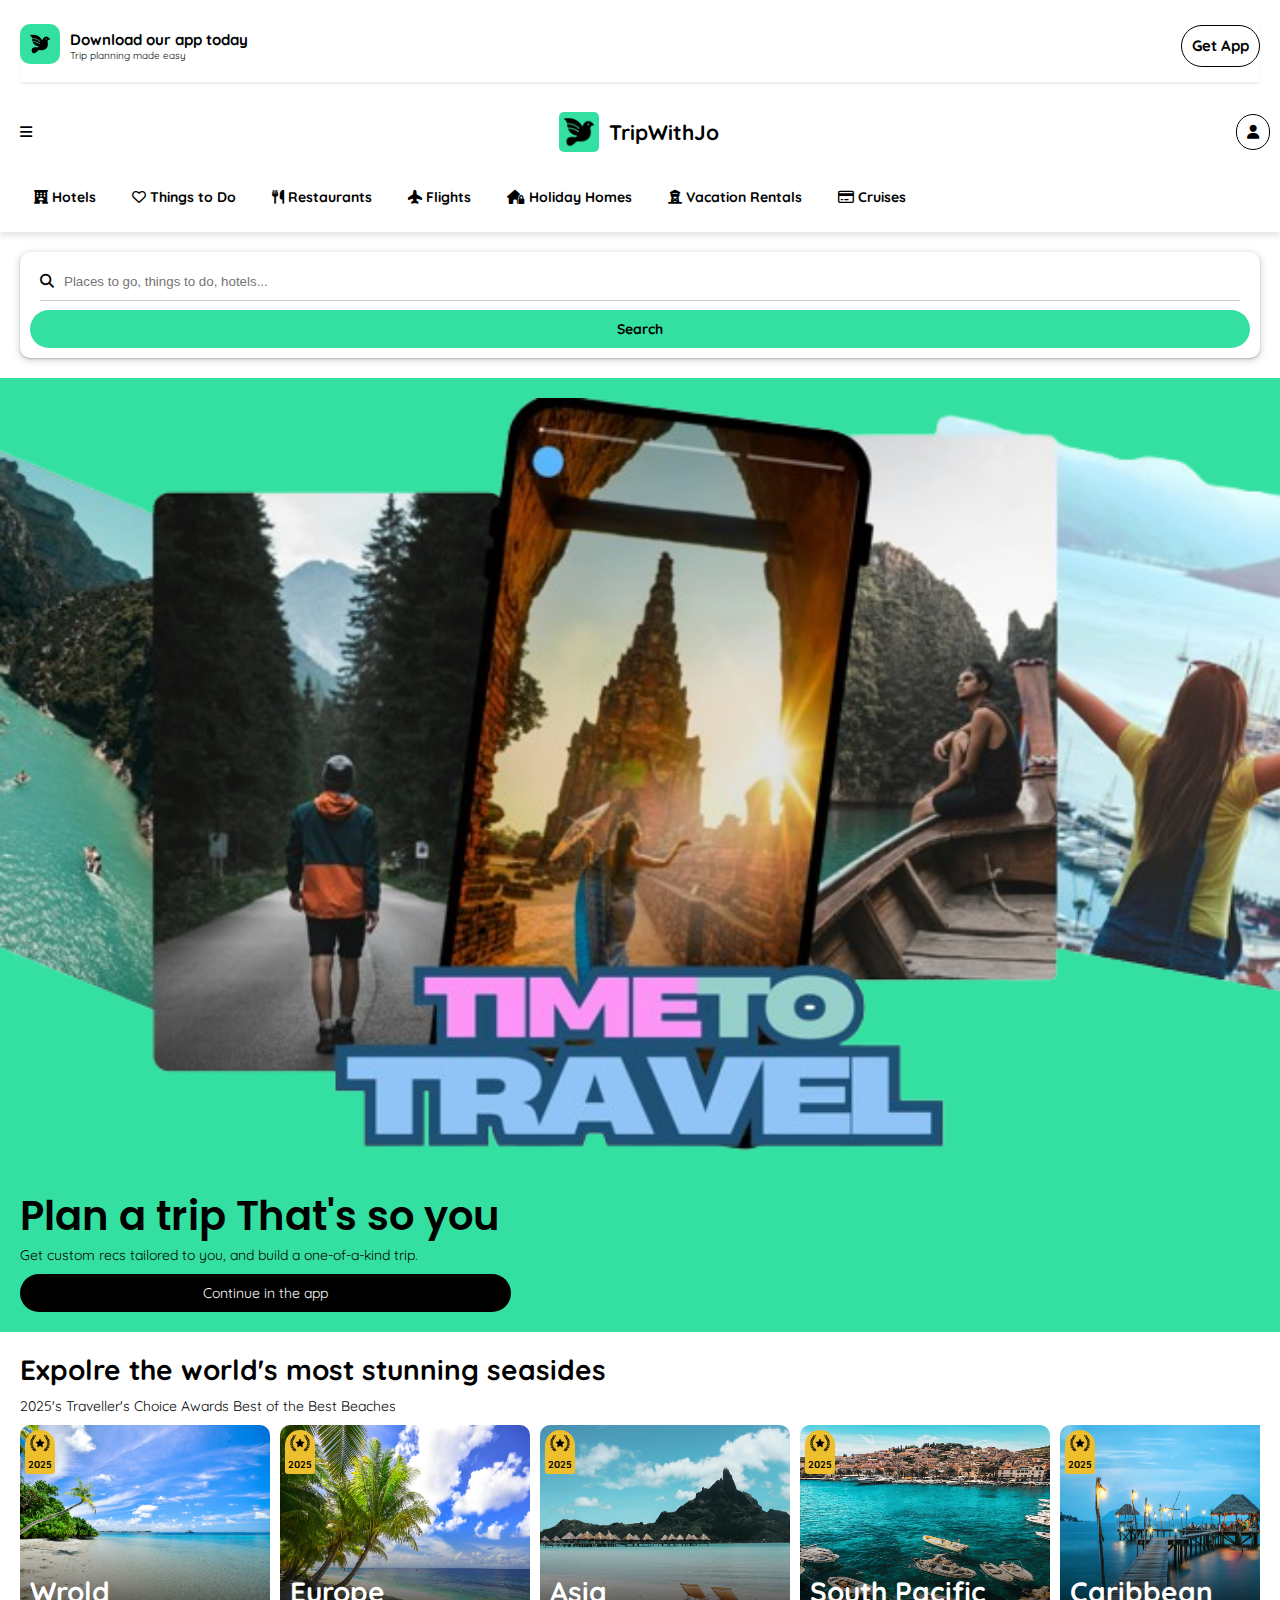
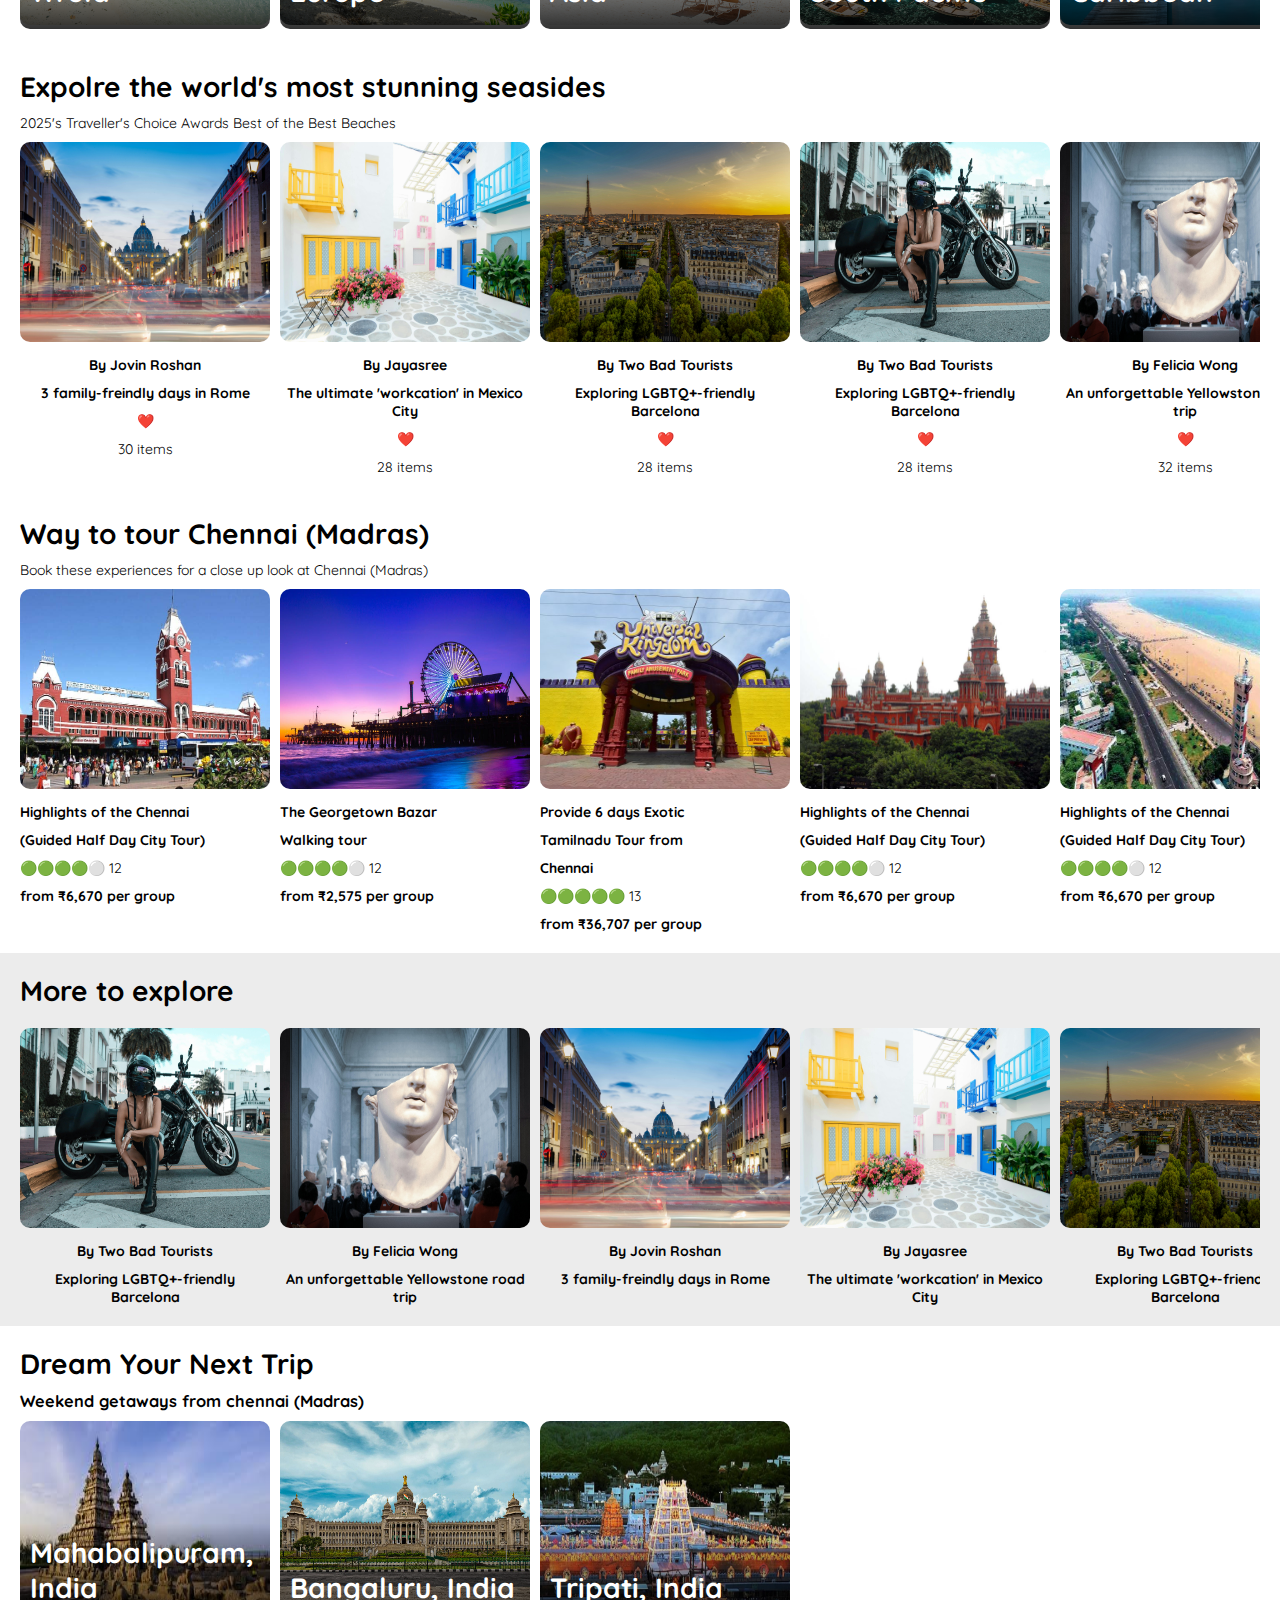
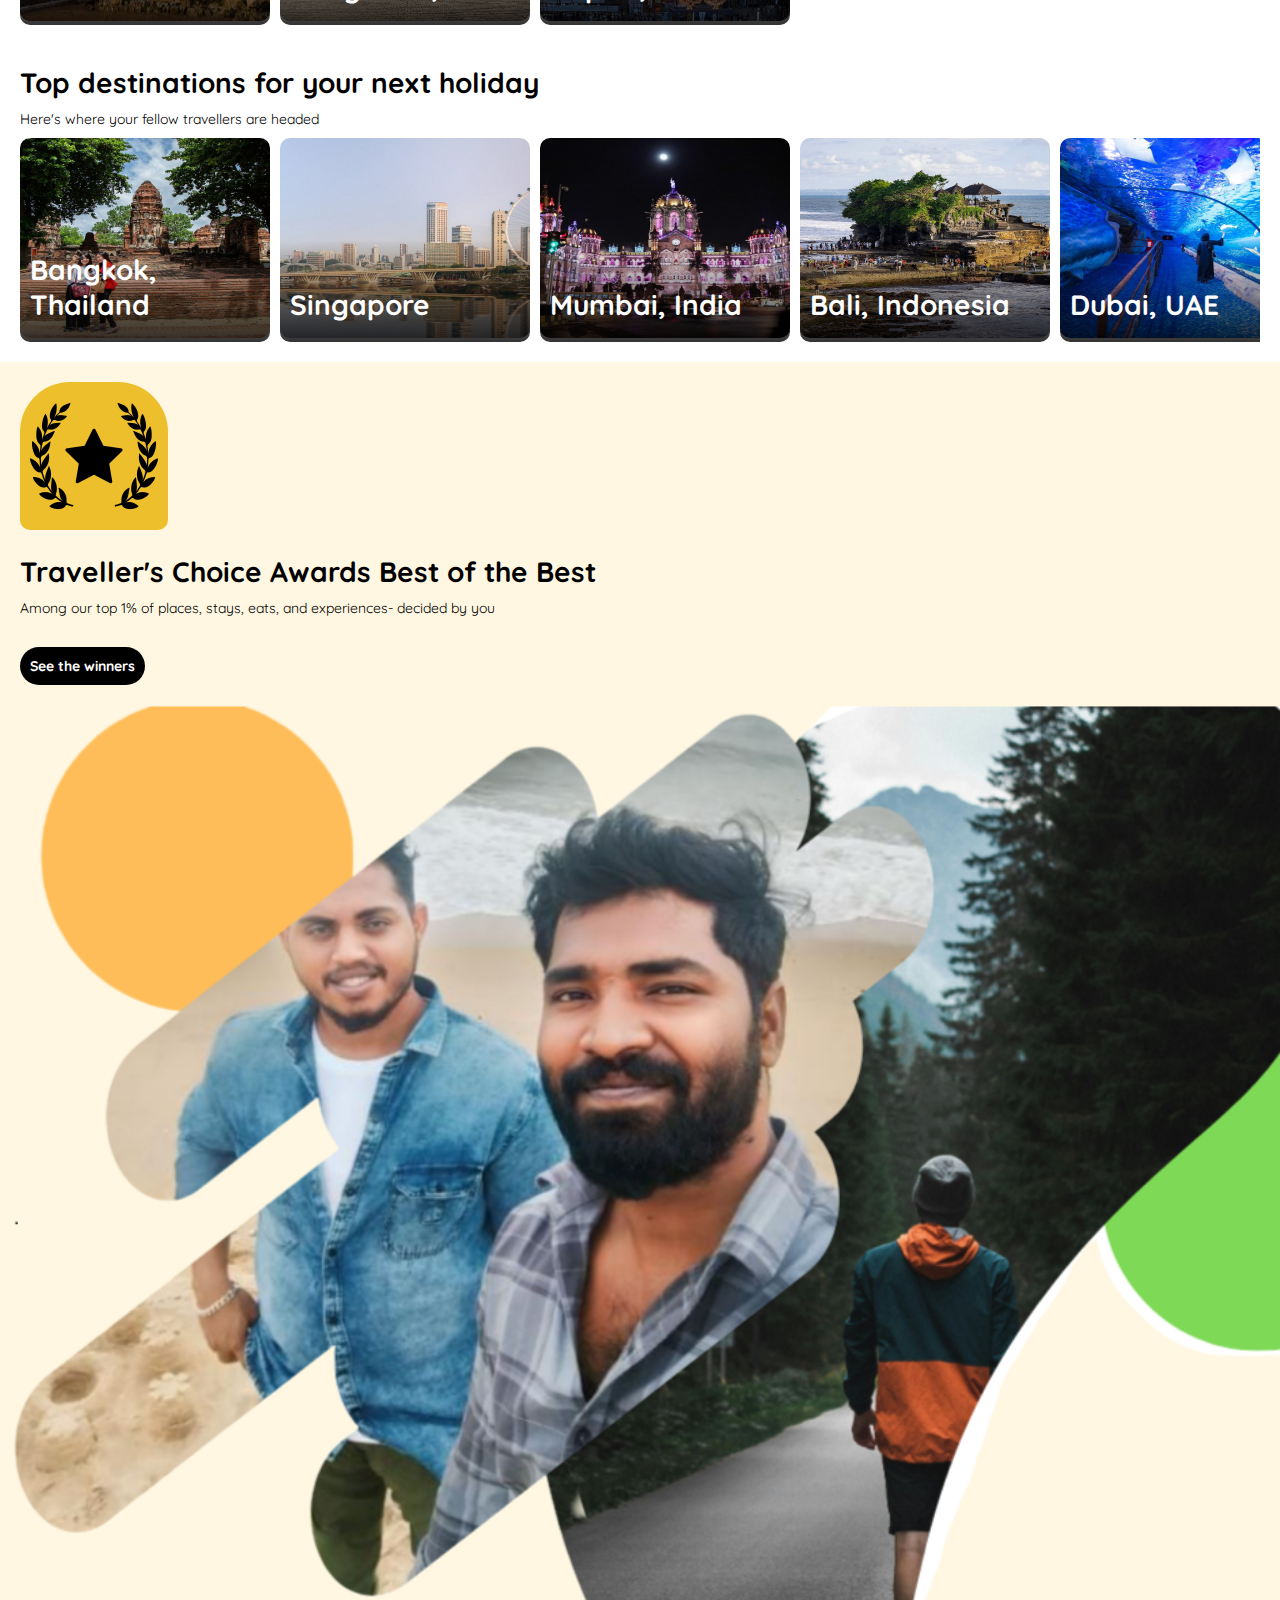
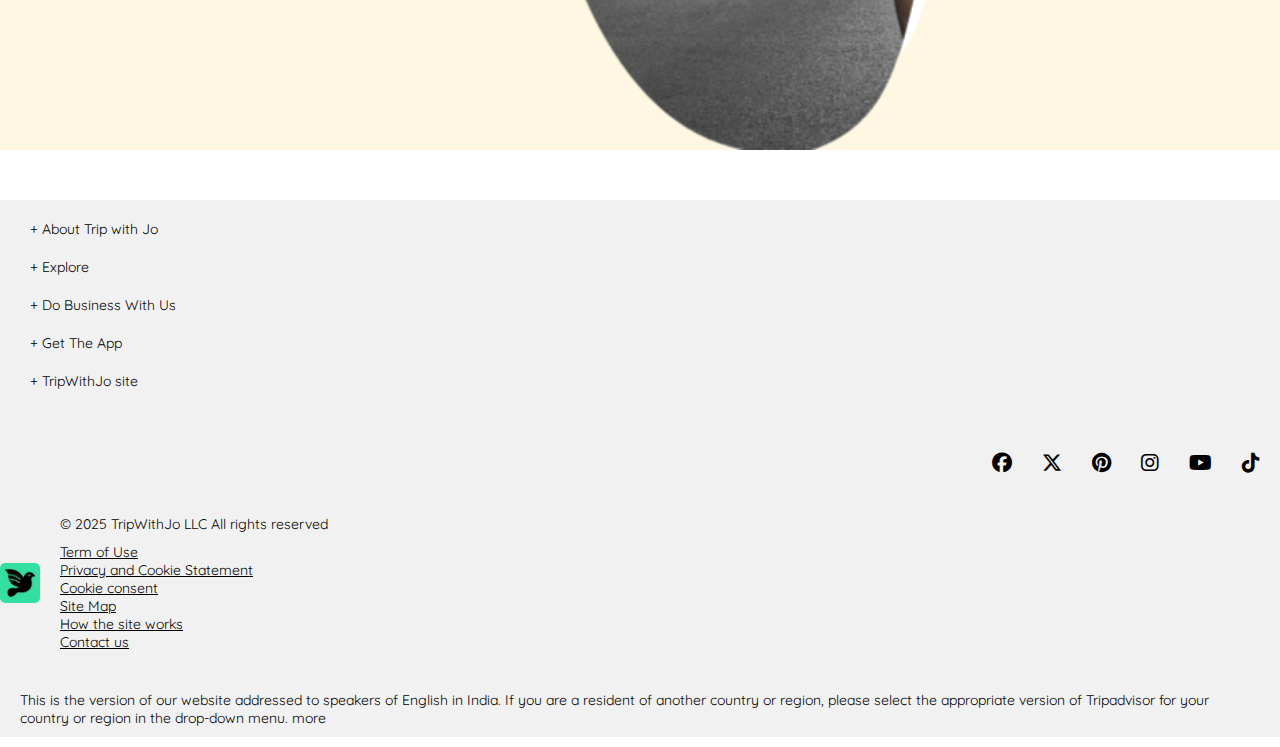
==== commit b29917b7: "mobile view complete" ====
--- a/index.html
+++ b/index.html
@@ -298,7 +298,7 @@
                 <p><b>from &#8377;6,670 per group</b></p>
             </div>
         </div>
-      </div>
+    </div>
     <!-- more explore -->
     <div class="more-explore">
         <h1>More to explore</h1>
@@ -438,7 +438,7 @@
         </div>
     </div>
     <!-- awards banner -->
-     <div class="footer-banner">
+    <div class="footer-banner">
         <div class="footer-banner__award-logo">
             <img src="./images/award-symbol.png" alt="award-logo">
         </div>
@@ -450,15 +450,58 @@
             <p>See the winners</p>
         </div>
         <img src="./images/banner-bg.png" alt="">
-     </div>
+    </div>
     <!-- footer -->
-     <footer>
-        <p>+ About Trip with Jo</p>
-        <p>+ Explore</p>
-        <p>+ Do Business With Us</p>
-        <p>+ Get The App</p>
-        <p>+ TripWithJo site</p>
-     </footer>
+    <div class="footer">
+        <div class="footer-menu">
+            <p>+ About Trip with Jo</p>
+            <p>+ Explore</p>
+            <p>+ Do Business With Us</p>
+            <p>+ Get The App</p>
+            <p>+ TripWithJo site</p>
+        </div>
+        <div class="footer-menu__social-media">
+            <a href="https://www.facebook.com/Tripadvisor/">
+                <p><i class="fa-brands fa-facebook" style="color: #000000;"></i></p>
+            </a>
+            <a href="https://x.com/TripAdvisorInd">
+                <p><i class="fa-brands fa-x-twitter" style="color: #000000;"></i></p>
+            </a>
+            <a href="https://www.pinterest.com/tripadvisor/">
+                <p><i class="fa-brands fa-pinterest" style="color: #000000;"></i></p>
+            </a>
+            <a href="https://www.instagram.com/tripadvisor/">
+                <p><i class="fa-brands fa-instagram" style="color: #000000;"></i></p>
+            </a>
+            <a href="https://www.youtube.com/TripAdvisor">
+                <p><i class="fa-brands fa-youtube" style="color: #000000;"></i></p>
+            </a>
+            <a href="https://www.tiktok.com/notfound">
+                <p><i class="fa-brands fa-tiktok" style="color: #000000;"></i></p>
+            </a>
+        </div>
+        <div class="footer-bottom">
+            <a href="./index.html" class="navbar__home-link">
+                <div class="footer-bottom__logo">
+                    <img src="./images/bird_logo.png" alt="logo-image">
+                </div>
+            </a>
+            <div class="footer-banner__content">
+                <p>&copy 2025 TripWithJo LLC All rights reserved</p>
+                <a href="#">Term of Use</a>
+                <a href="#">Privacy and Cookie Statement</a>
+                <a href="#">Cookie consent </a>
+                <a href="#">Site Map</a>
+                <a href="#">How the site works</a>
+                <a href="#">Contact us</a>
+            </div>
+            
+        </div>
+        <p class="foot-copy-right">
+            This is the version of our website addressed to speakers of English in India. If you are a resident of another country or region, please select the appropriate version of Tripadvisor for your country or region in the drop-down menu. more
+        </p>
+    </div>
+
 </body>
 
 </html>--- a/style.css
+++ b/style.css
@@ -606,4 +606,71 @@
   .footer-banner__btn{
     margin-bottom: 10px;
     cursor: pointer;
-  }+  }
+
+  .footer{
+    margin-top: 50px;
+    align-items: center;
+    background-color: #f1f1f1;
+  }
+
+  .footer-menu{
+    margin: 10px;
+    padding: 20px;
+  }
+.footer-menu p{
+  width: fit-content;
+  padding-bottom: 20px;
+  cursor: pointer;
+}
+.footer-menu p:hover{
+  padding-bottom: 20px;
+  font-weight: bold;
+  cursor: pointer;
+}
+
+.footer-menu__social-media{
+  display: flex;
+  justify-content: right;
+  gap: 30px;
+  font-size: 20px;
+  padding: 10px;
+  margin: 10px;
+}
+
+.footer-bottom{
+  display: flex;
+  justify-content: left;
+  align-items: center;
+}
+.footer-bottom__logo {
+  display: flex;
+  align-items: center;
+  justify-content: space-between;
+}
+
+.footer-bottom__logo img {
+  width: 30px;
+  height: 30px;
+  background-color: #34E0A1;
+  padding: 5px;
+  border-radius: 5px;
+}
+.footer-banner__content{
+  display: flex;
+  flex-direction: column;
+  align-items: left;
+  justify-content: center;
+}
+.footer-banner__content a{
+  display: flex;
+  flex-direction: column;
+  align-items: left;
+  justify-content: center;
+  color: black;
+}
+
+.foot-copy-right{
+  padding: 10px;
+  margin: 10px;
+}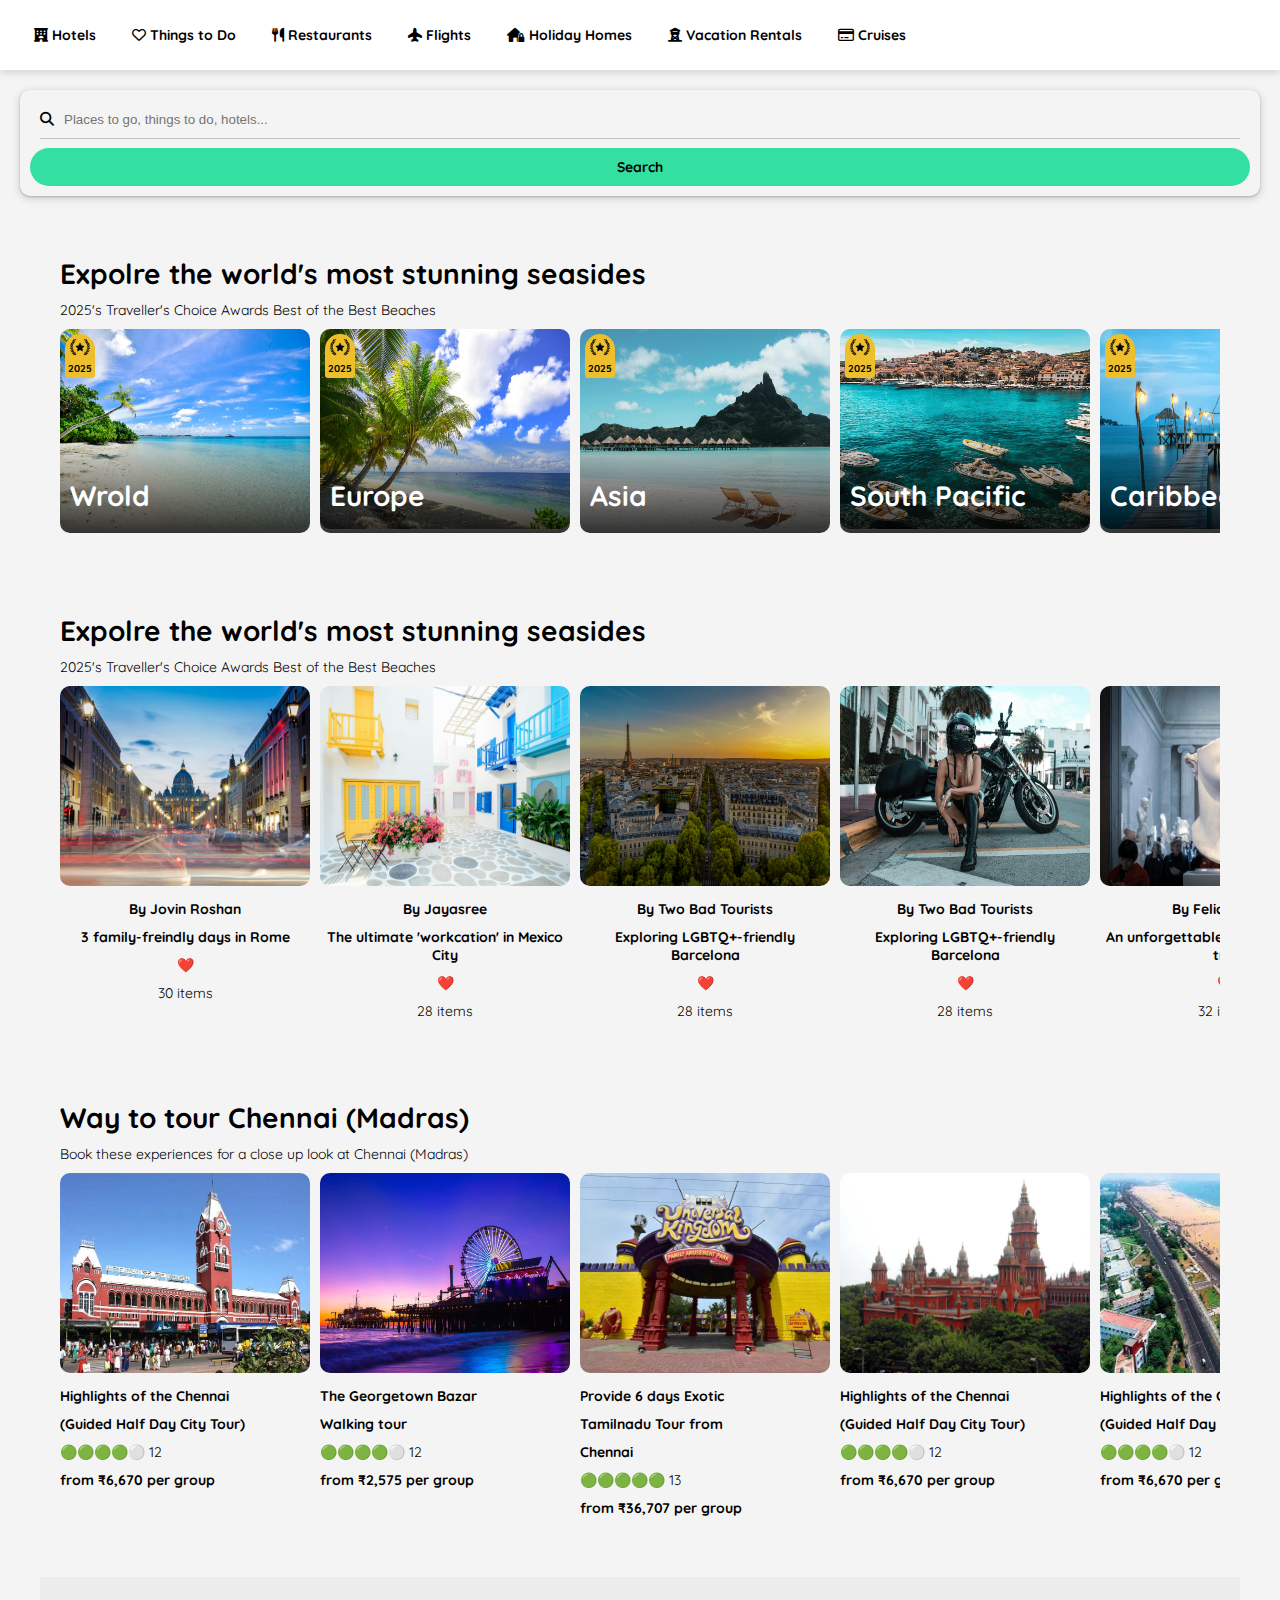
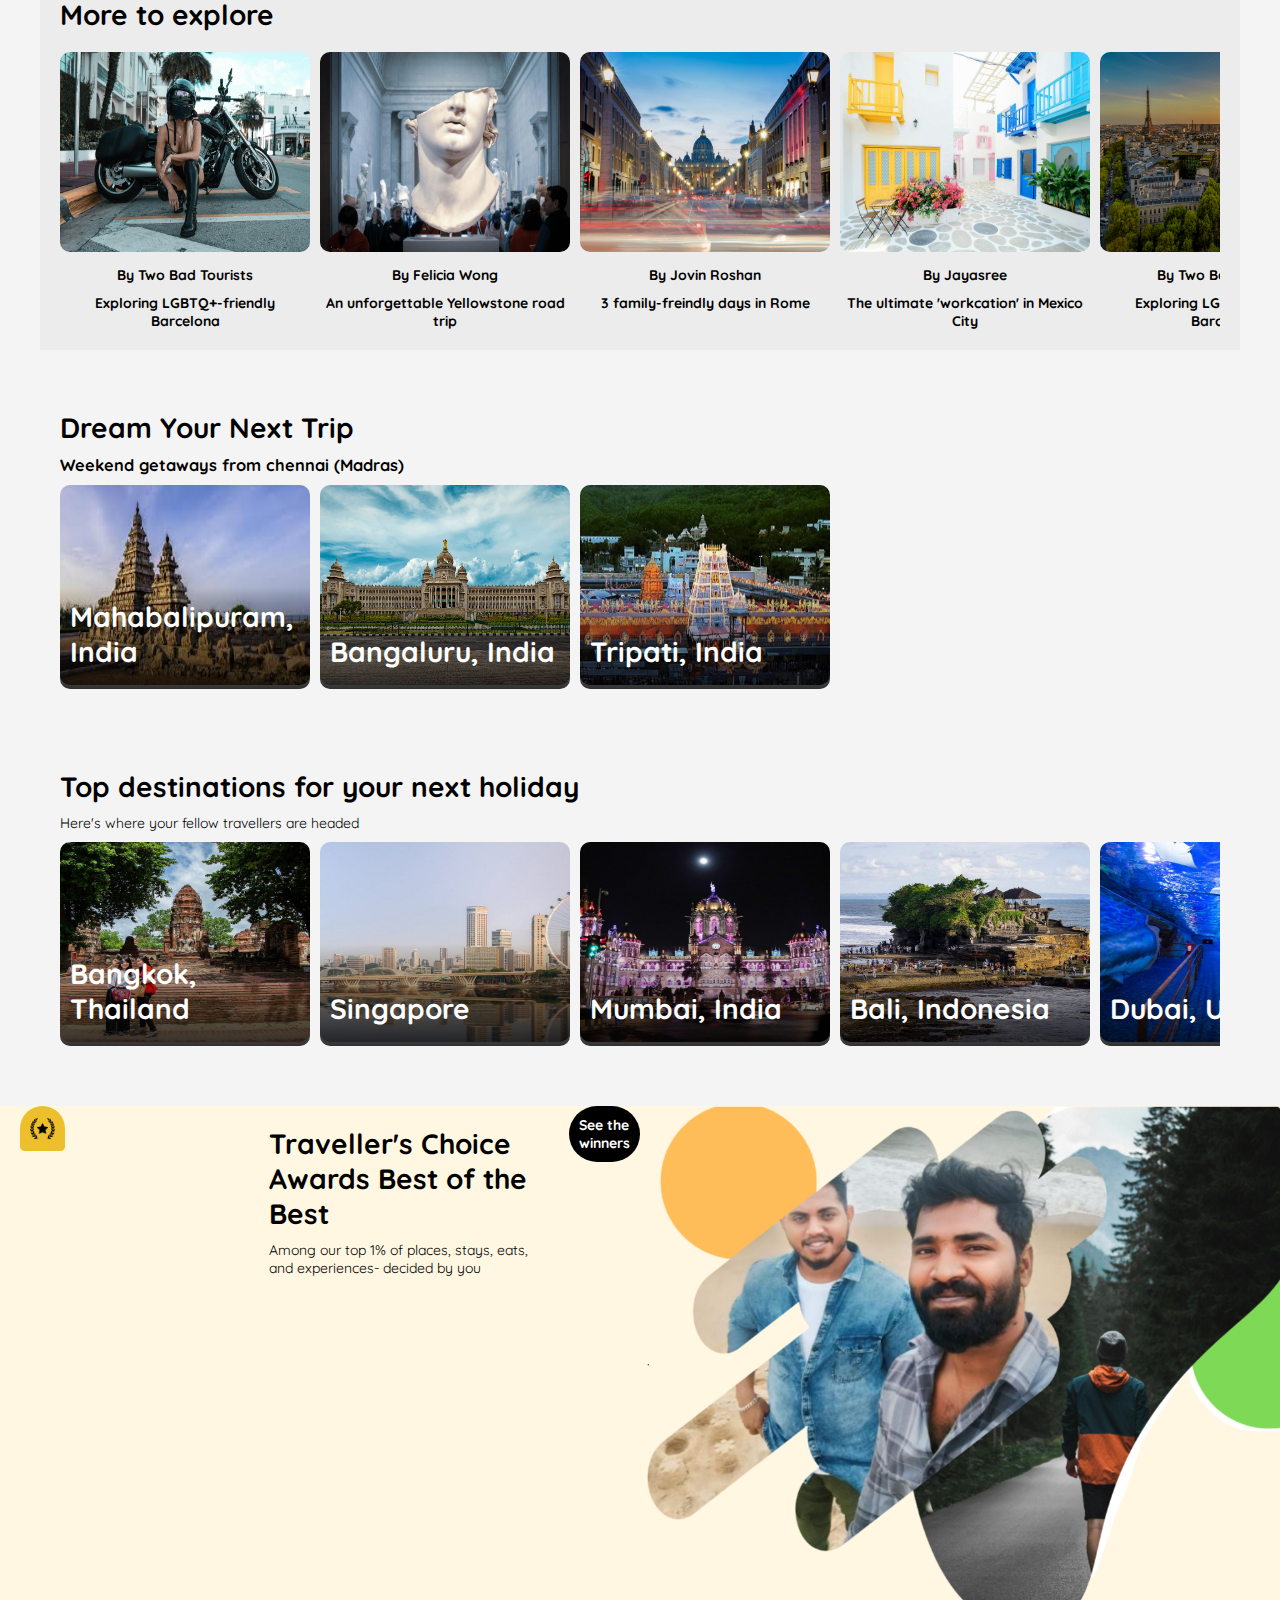
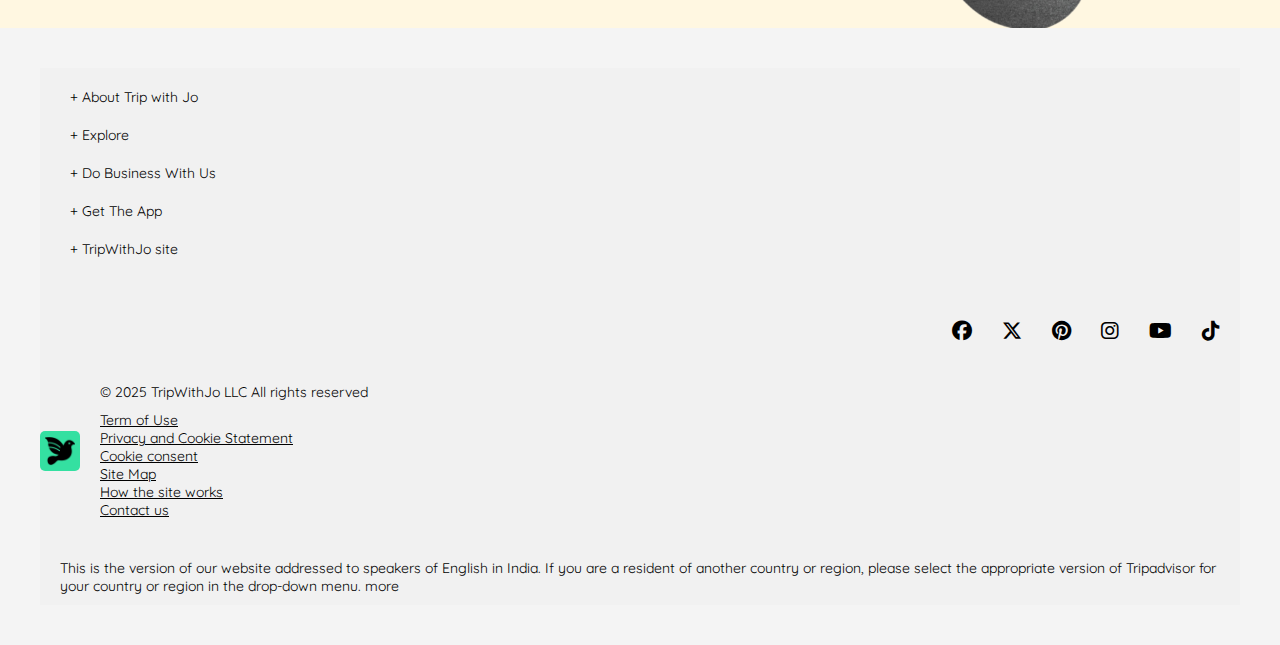
==== commit 9f0805a4: "mobile view complete" ====
--- a/index.html
+++ b/index.html
@@ -79,11 +79,24 @@
             <p>Search</p>
         </div>
     </div>
+    <!-- banner for pc -->
+    <div class="banner-container-pc">
+        <div class="banner-image-pc">
+            <img src="./images/Travel-removebg-preview.png" alt="">
+            <div class="banner-content-pc">
+                <p>Powered by AI</p>
+                <h1>Plan a trip that's so you</h1>
+                <h2>From farm tours to forest bathing–get custom recs for whatever you're into</h2>
+                <p class="banner-button-pc">Start a trip with AI</p>
+            </div>
+        </div>
+    </div>
     <!-- banner -->
     <div class="banner-container">
         <div class="banner-image">
             <img src="./images/Travel-removebg-preview.png" alt="">
         </div>
+        
         <div class="banner-title">
             <h1>Plan a trip That's so you</h1>
             <p>Get custom recs tailored to you, and build a one-of-a-kind trip.</p>
@@ -447,6 +460,20 @@
             <p>Among our top 1% of places, stays, eats, and experiences- decided by you</p>
         </div>
         <div class="footer-banner__btn">
+            <p>See the winners</p>
+        </div>
+        <img src="./images/banner-bg.png" alt="">
+    </div>
+    <!-- awards banner for pc screen -->
+    <div class="footer-banner-pc">
+        <div class="footer-banner__award-logo-pc">
+            <img src="./images/award-symbol.png" alt="award-logo">
+        </div>
+        <div class="footer-banner__content-pc">
+            <h1>Traveller's Choice Awards Best of the Best</h1>
+            <p>Among our top 1% of places, stays, eats, and experiences- decided by you</p>
+        </div>
+        <div class="footer-banner__btn-pc">
             <p>See the winners</p>
         </div>
         <img src="./images/banner-bg.png" alt="">
--- a/style.css
+++ b/style.css
@@ -11,7 +11,12 @@
     font-style: normal;
     font-size: 14px;
 }
-
+.banner-container-pc{
+  display: none;
+}
+.footer-banner-pc{
+  display: none;
+}
 .app-install-add {
     margin: 20px;
     display: flex;
@@ -229,7 +234,7 @@
 }
 
 /* Banner Style */
-.banner-container {
+.banner-container{
     margin: 0;
     display: flex;
     flex-direction: column;
@@ -673,4 +678,150 @@
 .foot-copy-right{
   padding: 10px;
   margin: 10px;
-}+}
+
+
+/* Default styles (for mobile-first approach) */
+
+/* Tablets (768px and above) */
+@media screen and (min-width: 768px) {
+  body {
+      background-color: #f4f4f4;
+  }
+  .app-install-add{
+    display: none;
+  }
+  .container {
+      max-width: 750px;
+  }
+}
+
+/* Laptops & Small Desktops (1024px and above) */
+@media screen and (min-width: 1024px) {
+  .app-install-add{
+    display: none;
+  }
+  .banner-containe{
+    display: flex;
+  }
+  .banner-title{
+    display: none;
+  }
+  .banner-image{
+    display: none;
+  }
+  .banner-container{
+    display: none;
+  }
+  .navbar{
+    display: none;
+  }
+  /* body{
+    margin: 50px;
+  } */
+  .explore{
+    margin:40px;
+  }
+
+  .inspired{
+    margin:40px;
+  }
+  .local_tour{
+    margin:40px;
+  }
+  .more-explore{
+    margin:40px;
+  }
+  .more-explore{
+    margin:40px;
+  }
+  .footer{
+    margin:40px;
+  }
+  .banner-container-pc{
+    margin: 50px;
+    padding-top: 20px;
+    padding-bottom: 20px;
+    background-color: #34E0A1;
+  }
+  .banner-image-pc{
+    display: flex;
+  }
+  .banner-image-pc img {
+    width: 70%;
+  }
+  .container{
+    max-width: 1000px;
+  }
+  .banner-content-pc{
+    padding: 20px;
+    margin: 30px;
+  }
+  .banner-container-pc h1{
+    font-size: 60px;
+    font-family:Cambria, Cochin, Georgia, Times, 'Times New Roman', serif;
+  }
+  .banner-button-pc{
+    color: white;
+    margin: 10px;
+    padding: 10px;
+    width: fit-content;
+    border-radius: 50px;
+    background-color: black;
+    font-weight: bold;
+  }
+
+
+/* footer  for pc screen*/
+.footer-banner{
+  display: none;
+}
+
+.footer-banner-pc{
+    display: flex;
+    background-color: #FFF7E1;
+}
+.footer-banner-pc img{
+  width: 50%;
+}
+.footer-banner__award-logo-pc img{
+  background-color: #EDBF2D;
+  width: 10%;
+  margin-left:20px ;
+  border-radius: 50px;
+  padding: 10px;
+  border-bottom-right-radius: 10px;
+  border-bottom-left-radius:10px ;
+}
+.footer-banner__content-pc{
+  padding: 10px;
+  margin: 10px;
+}
+.footer-banner__content-pc h1,  .footer-banner__content p{
+  padding-bottom: 10px;
+}
+
+.footer-banner__btn-pc p{
+  background-color: black;
+  width: fit-content;
+  padding: 10px;
+  border-radius: 50px;
+  margin-left: 20px;
+  margin-bottom: 10px;
+  color: white;
+  font-weight: bold;
+}
+.footer-banner__btn-pc{
+  margin-bottom: 10px;
+  cursor: pointer;
+}
+
+/* Large Screens (1200px and above) */
+@media screen and (min-width: 1200px) {
+  .app-install-add{
+    display: none;
+  }
+  .container {
+      max-width: 1200px;
+  }
+}
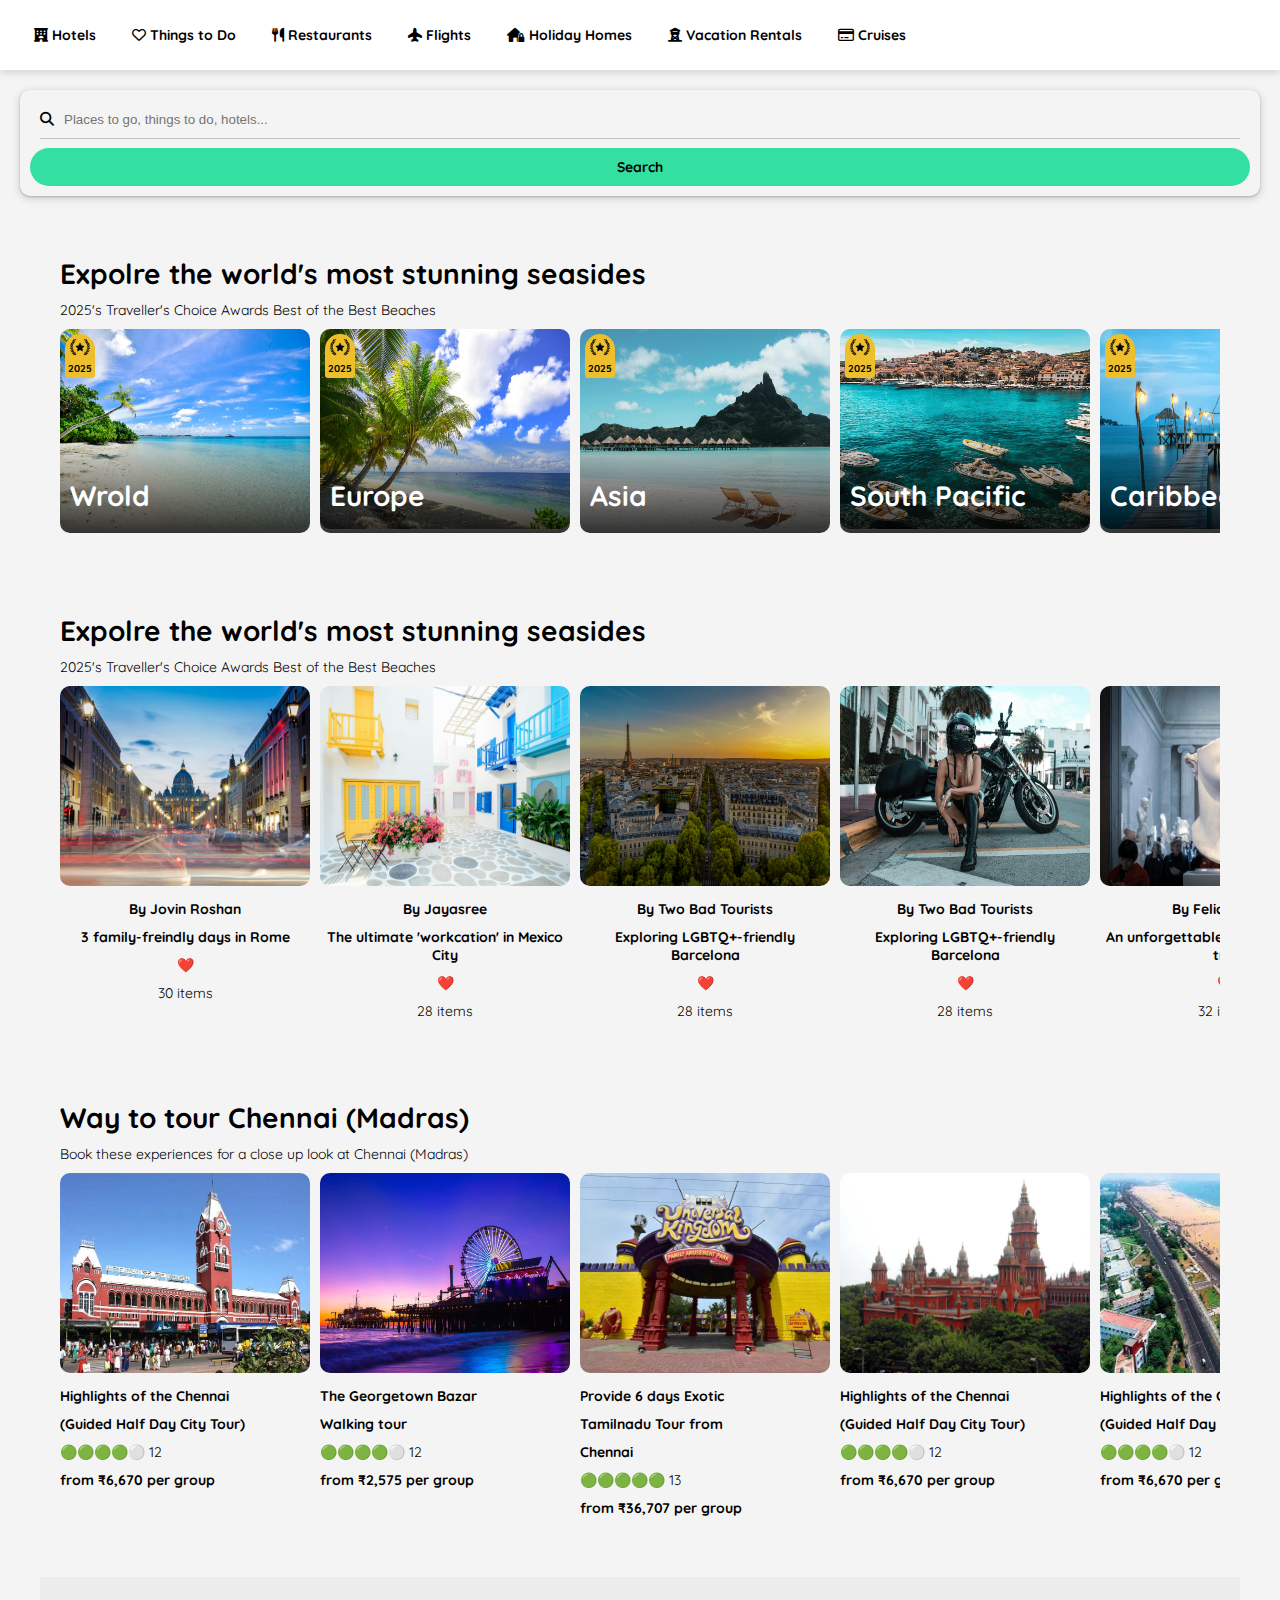
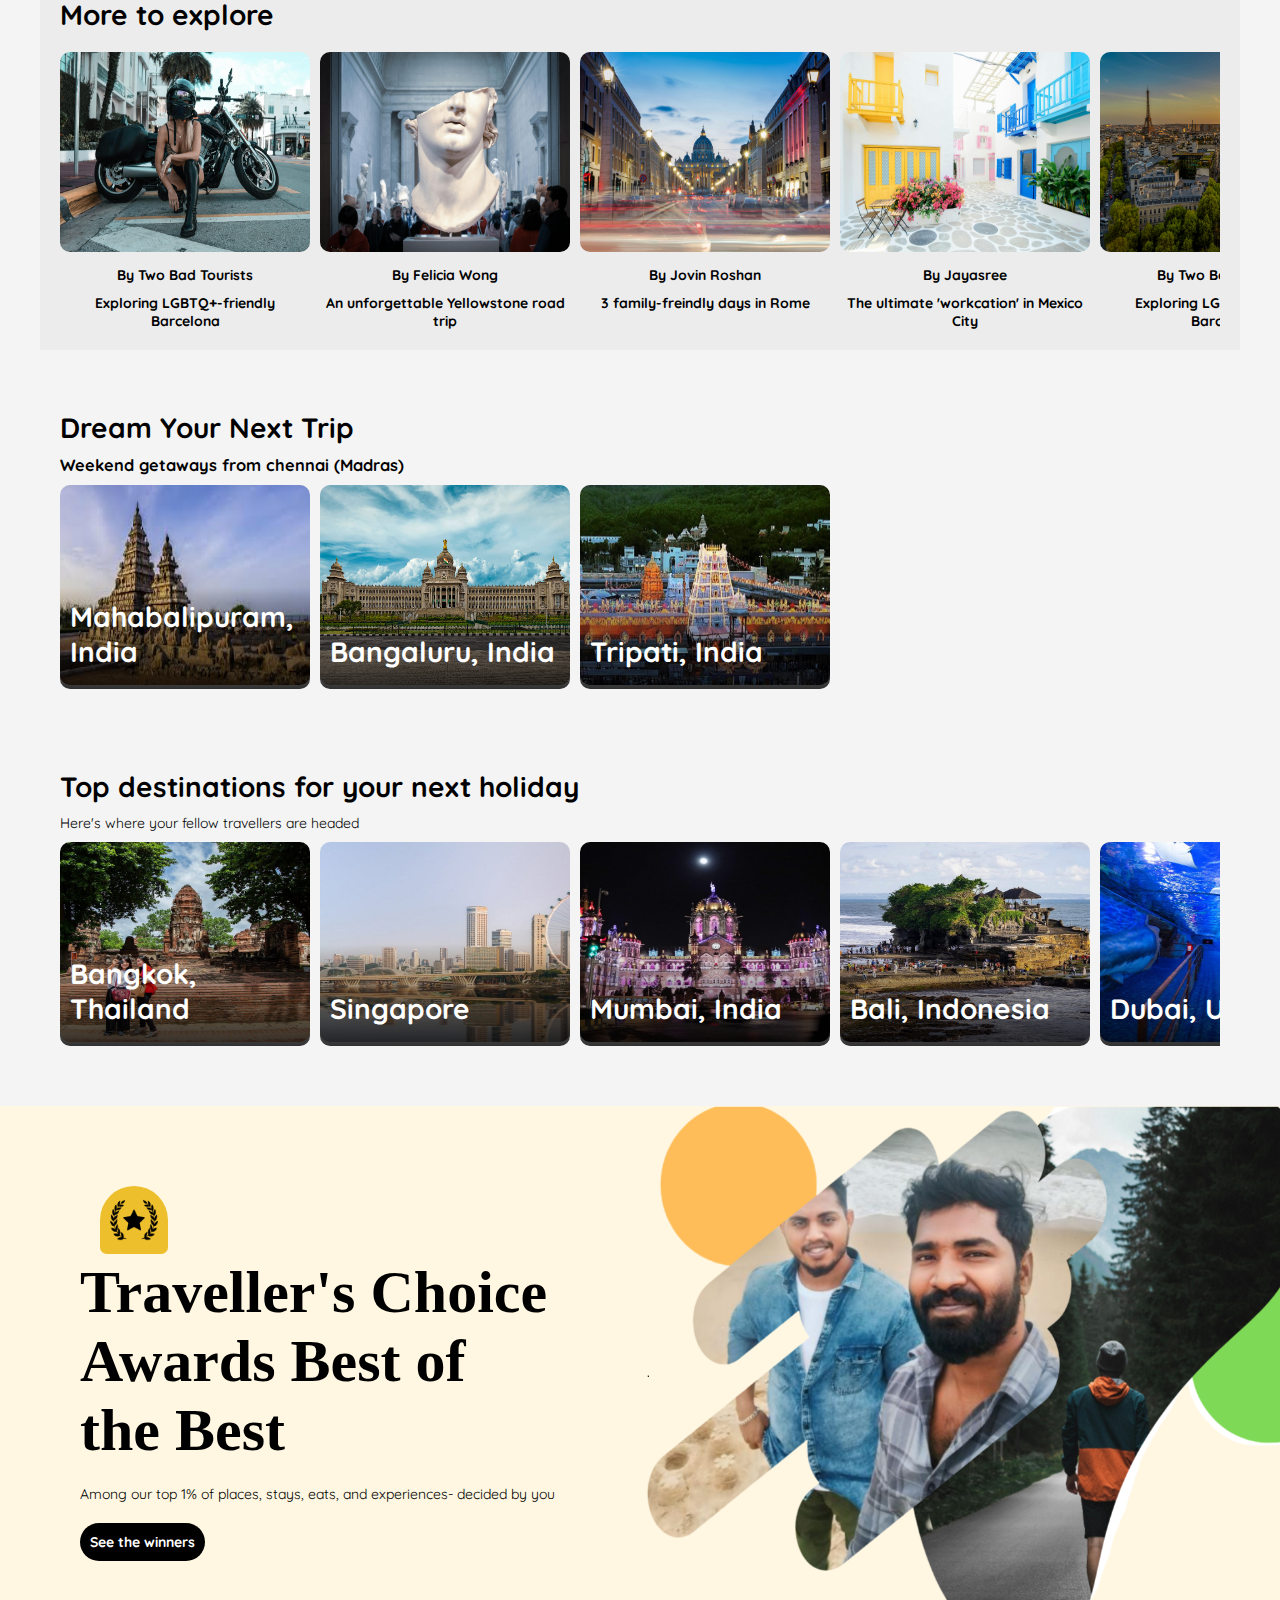
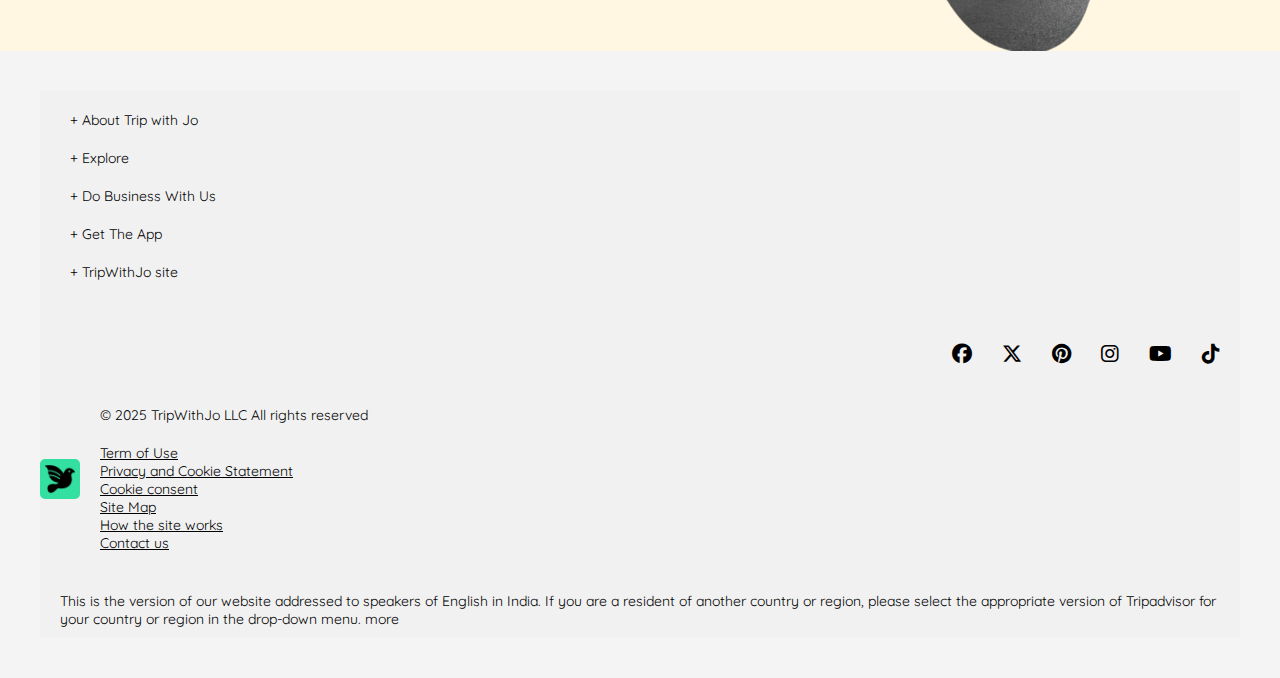
==== commit 49e49846: "pc view almost complete" ====
--- a/index.html
+++ b/index.html
@@ -466,16 +466,17 @@
     </div>
     <!-- awards banner for pc screen -->
     <div class="footer-banner-pc">
-        <div class="footer-banner__award-logo-pc">
-            <img src="./images/award-symbol.png" alt="award-logo">
-        </div>
         <div class="footer-banner__content-pc">
+            <div class="footer-banner__award-logo-pc">
+                <img src="./images/award-symbol.png" alt="award-logo">
+            </div>
             <h1>Traveller's Choice Awards Best of the Best</h1>
             <p>Among our top 1% of places, stays, eats, and experiences- decided by you</p>
-        </div>
-        <div class="footer-banner__btn-pc">
-            <p>See the winners</p>
-        </div>
+            <div class="footer-banner__btn-pc">
+                <p>See the winners</p>
+            </div>
+        </div>
+        
         <img src="./images/banner-bg.png" alt="">
     </div>
     <!-- footer -->
--- a/style.css
+++ b/style.css
@@ -794,11 +794,18 @@
   border-bottom-left-radius:10px ;
 }
 .footer-banner__content-pc{
-  padding: 10px;
-  margin: 10px;
+  display: flex;
+  flex-direction: column;
+  padding: 40px;
+  margin: 40px;
+}
+
+.footer-banner__content-pc h1{
+  font-size: 60px;
+    font-family:Cambria, Cochin, Georgia, Times, 'Times New Roman', serif;
 }
 .footer-banner__content-pc h1,  .footer-banner__content p{
-  padding-bottom: 10px;
+  padding-bottom: 20px;
 }
 
 .footer-banner__btn-pc p{
@@ -806,10 +813,9 @@
   width: fit-content;
   padding: 10px;
   border-radius: 50px;
-  margin-left: 20px;
-  margin-bottom: 10px;
   color: white;
   font-weight: bold;
+  margin-top: 20px;
 }
 .footer-banner__btn-pc{
   margin-bottom: 10px;
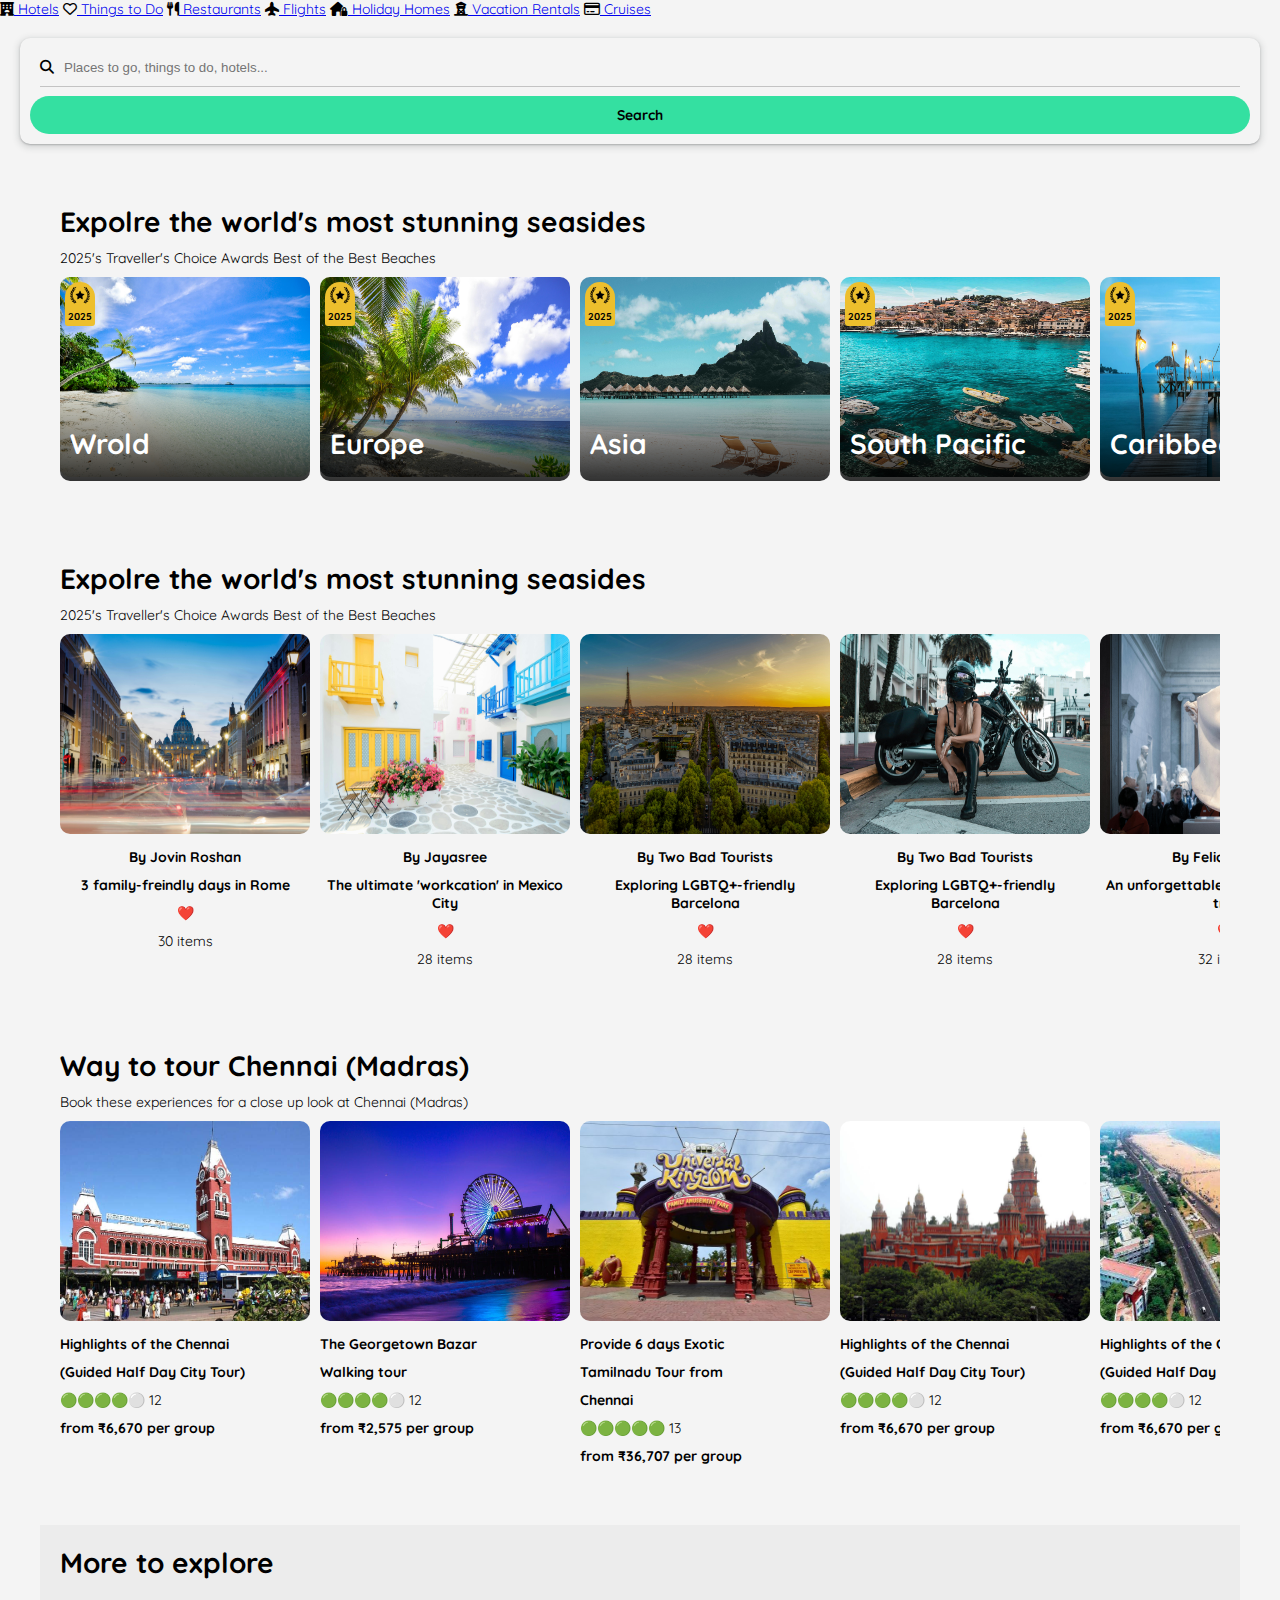
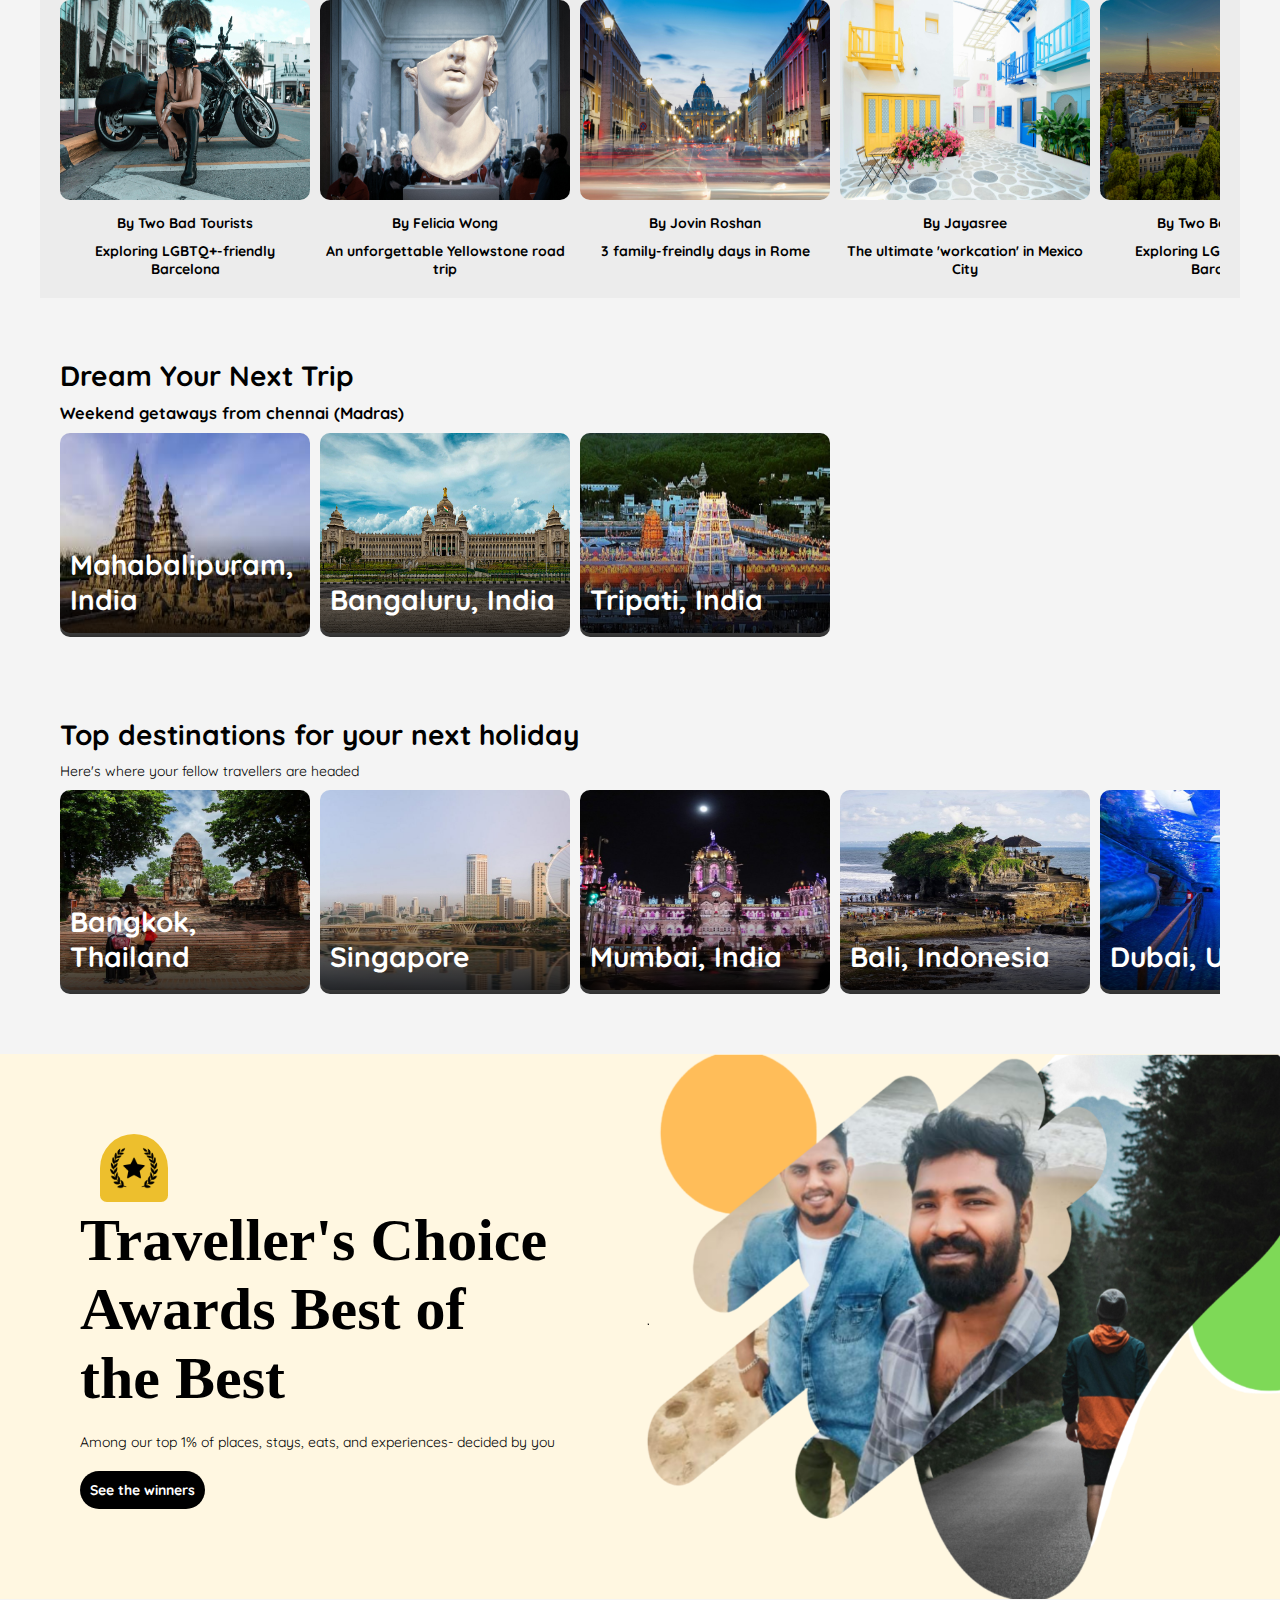
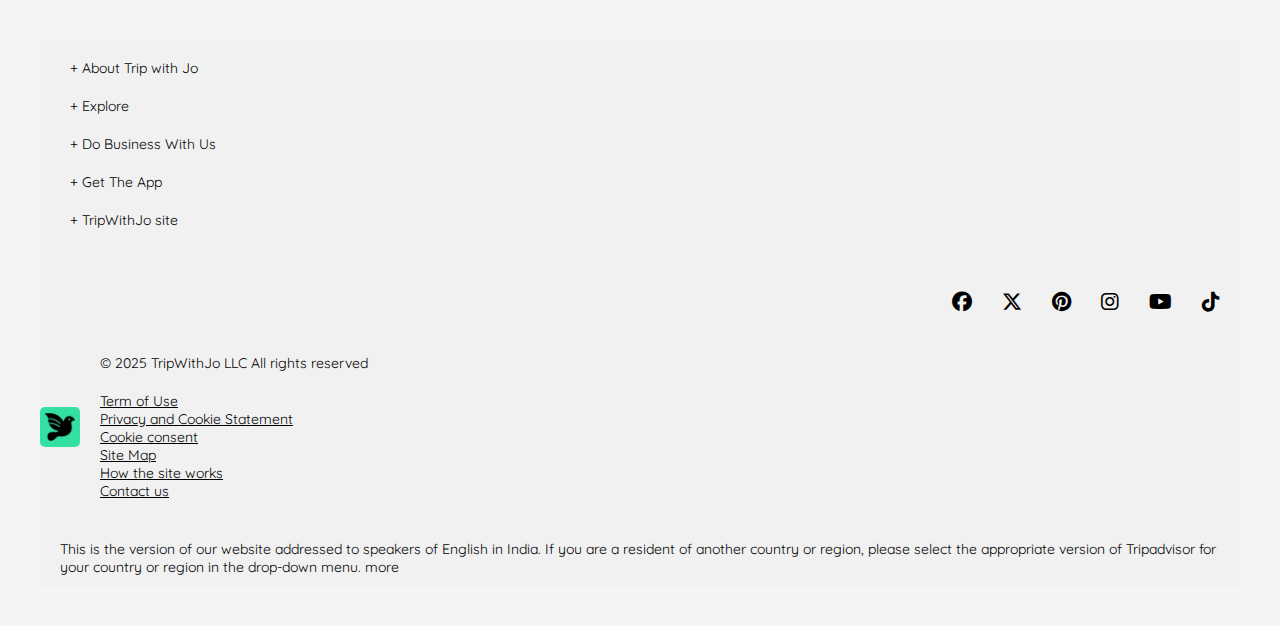
==== commit 60693959: "pc view almost complete" ====
--- a/index.html
+++ b/index.html
@@ -53,6 +53,18 @@
             </div>
         </a>
     </div>
+    <!-- scroll manubar for pc-->
+    <div class="scroll-container-pc">
+        <div class="scroll-menu-pc">
+            <a href="#"><i class="fa-solid fa-hotel" style="color: #000000;"></i> Hotels</a>
+            <a href="#"><i class="fa-regular fa-heart" style="color: #000000;"></i> Things to Do</a>
+            <a href="#"><i class="fa-solid fa-utensils" style="color: #000000;"></i> Restaurants</a>
+            <a href="#"><i class="fa-solid fa-plane-up" style="color: #000000;"></i> Flights</a>
+            <a href="#"><i class="fa-solid fa-house-lock" style="color: #000000;"></i> Holiday Homes</a>
+            <a href="#"><i class="fa-solid fa-tower-observation" style="color: #000000;"></i> Vacation Rentals</a>
+            <a href="#"><i class="fa-regular fa-credit-card" style="color: #000000;"></i> Cruises</a>
+        </div>
+    </div>
     <!-- scroll manubar -->
     <div class="scroll-container">
         <div class="scroll-menu">
--- a/style.css
+++ b/style.css
@@ -10,6 +10,9 @@
     font-weight: 400;
     font-style: normal;
     font-size: 14px;
+}
+.scroll-container-pc{
+  display: none;
 }
 .banner-container-pc{
   display: none;
@@ -772,56 +775,63 @@
   }
 
 
-/* footer  for pc screen*/
-.footer-banner{
+  /* footer  for pc screen*/
+  .footer-banner{
+    display: none;
+  }
+
+  .footer-banner-pc{
+      display: flex;
+      background-color: #FFF7E1;
+  }
+  .footer-banner-pc img{
+    width: 50%;
+  }
+  .footer-banner__award-logo-pc img{
+    background-color: #EDBF2D;
+    width: 10%;
+    margin-left:20px ;
+    border-radius: 50px;
+    padding: 10px;
+    border-bottom-right-radius: 10px;
+    border-bottom-left-radius:10px ;
+  }
+  .footer-banner__content-pc{
+    display: flex;
+    flex-direction: column;
+    padding: 40px;
+    margin: 40px;
+  }
+
+  .footer-banner__content-pc h1{
+    padding-bottom: 20px;
+    font-size: 60px;
+    font-family:Cambria, Cochin, Georgia, Times, 'Times New Roman', serif;
+  }
+  .footer-banner__content p{
+    padding-bottom: 20px;
+  }
+
+  .footer-banner__btn-pc p{
+    background-color: black;
+    width: fit-content;
+    padding: 10px;
+    border-radius: 50px;
+    color: white;
+    font-weight: bold;
+    margin-top: 20px;
+  }
+  .footer-banner__btn-pc{
+    margin-bottom: 10px;
+    cursor: pointer;
+  }
+}
+.scroll-container-pc{
+  display: flex;
+}
+.scroll-container{
   display: none;
 }
-
-.footer-banner-pc{
-    display: flex;
-    background-color: #FFF7E1;
-}
-.footer-banner-pc img{
-  width: 50%;
-}
-.footer-banner__award-logo-pc img{
-  background-color: #EDBF2D;
-  width: 10%;
-  margin-left:20px ;
-  border-radius: 50px;
-  padding: 10px;
-  border-bottom-right-radius: 10px;
-  border-bottom-left-radius:10px ;
-}
-.footer-banner__content-pc{
-  display: flex;
-  flex-direction: column;
-  padding: 40px;
-  margin: 40px;
-}
-
-.footer-banner__content-pc h1{
-  font-size: 60px;
-    font-family:Cambria, Cochin, Georgia, Times, 'Times New Roman', serif;
-}
-.footer-banner__content-pc h1,  .footer-banner__content p{
-  padding-bottom: 20px;
-}
-
-.footer-banner__btn-pc p{
-  background-color: black;
-  width: fit-content;
-  padding: 10px;
-  border-radius: 50px;
-  color: white;
-  font-weight: bold;
-  margin-top: 20px;
-}
-.footer-banner__btn-pc{
-  margin-bottom: 10px;
-  cursor: pointer;
-}
-
 /* Large Screens (1200px and above) */
 @media screen and (min-width: 1200px) {
   .app-install-add{
@@ -829,5 +839,4 @@
   }
   .container {
       max-width: 1200px;
-  }
-}
+  }}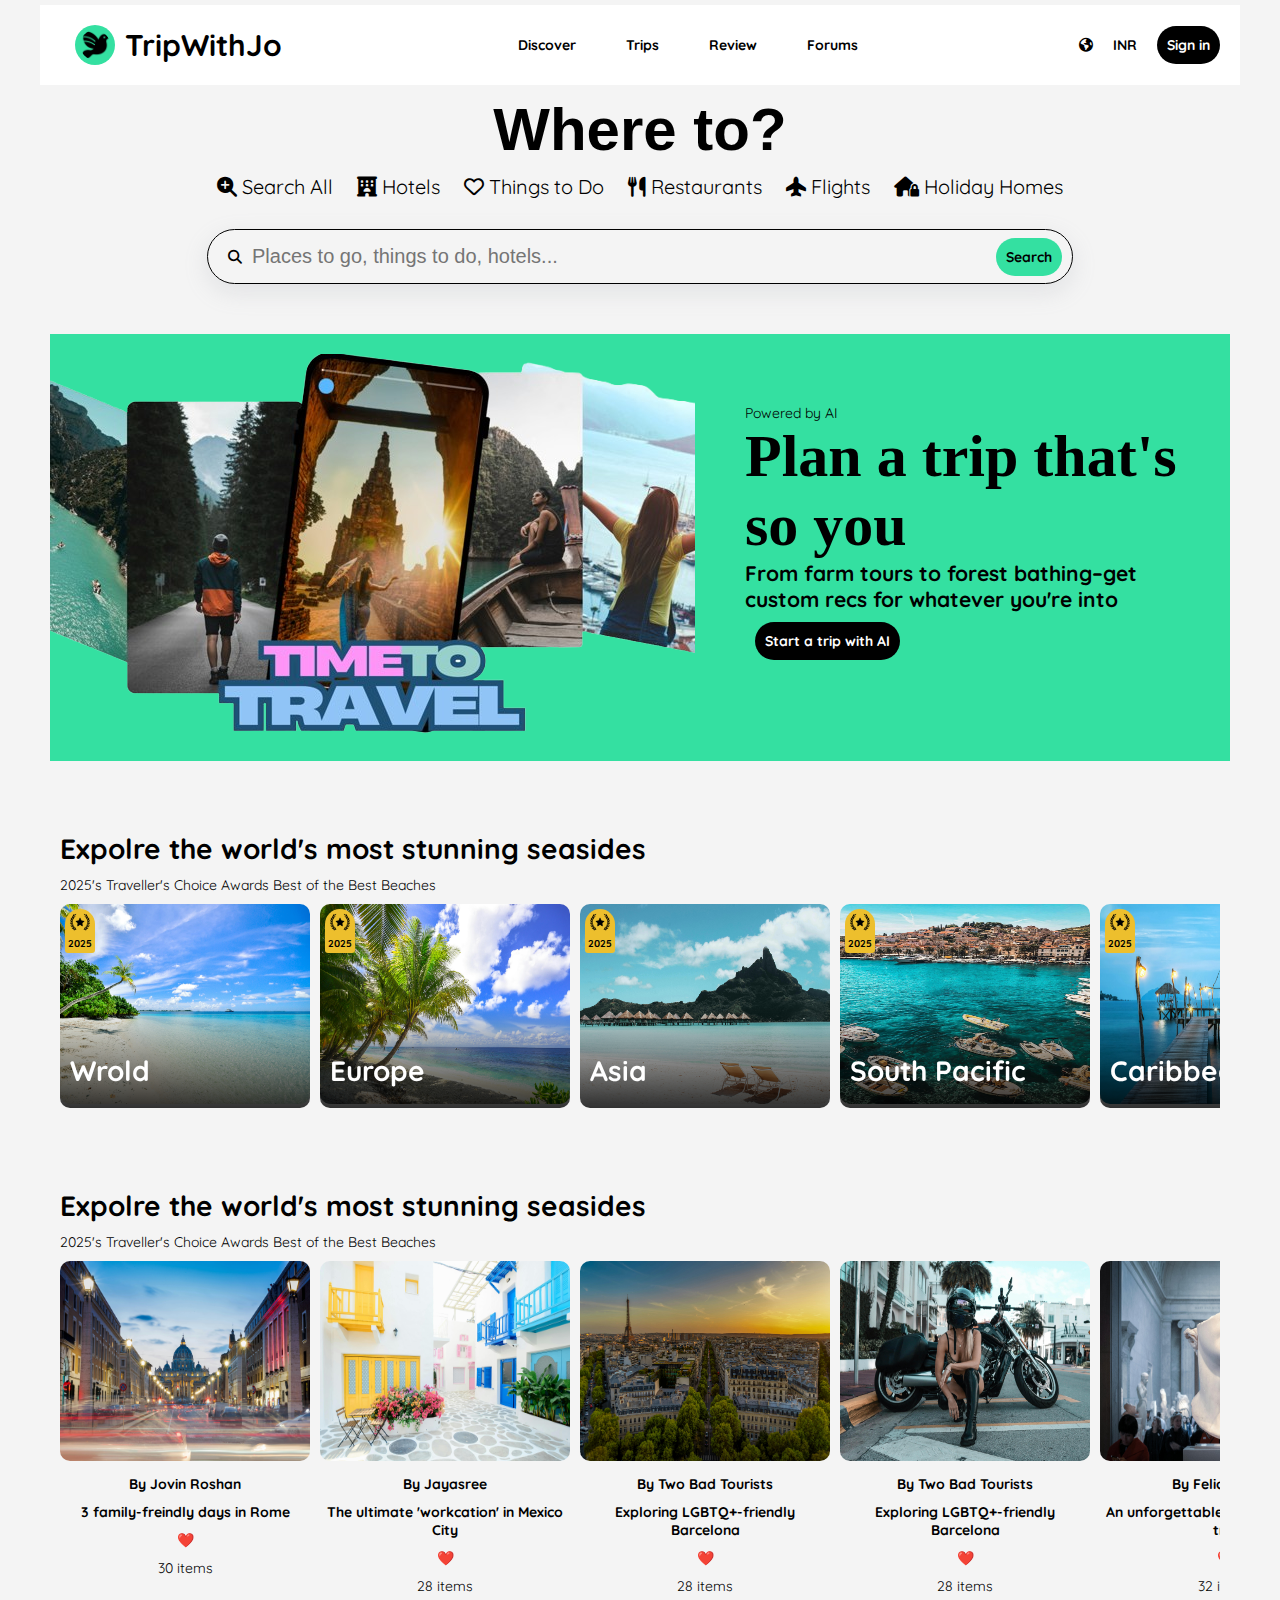
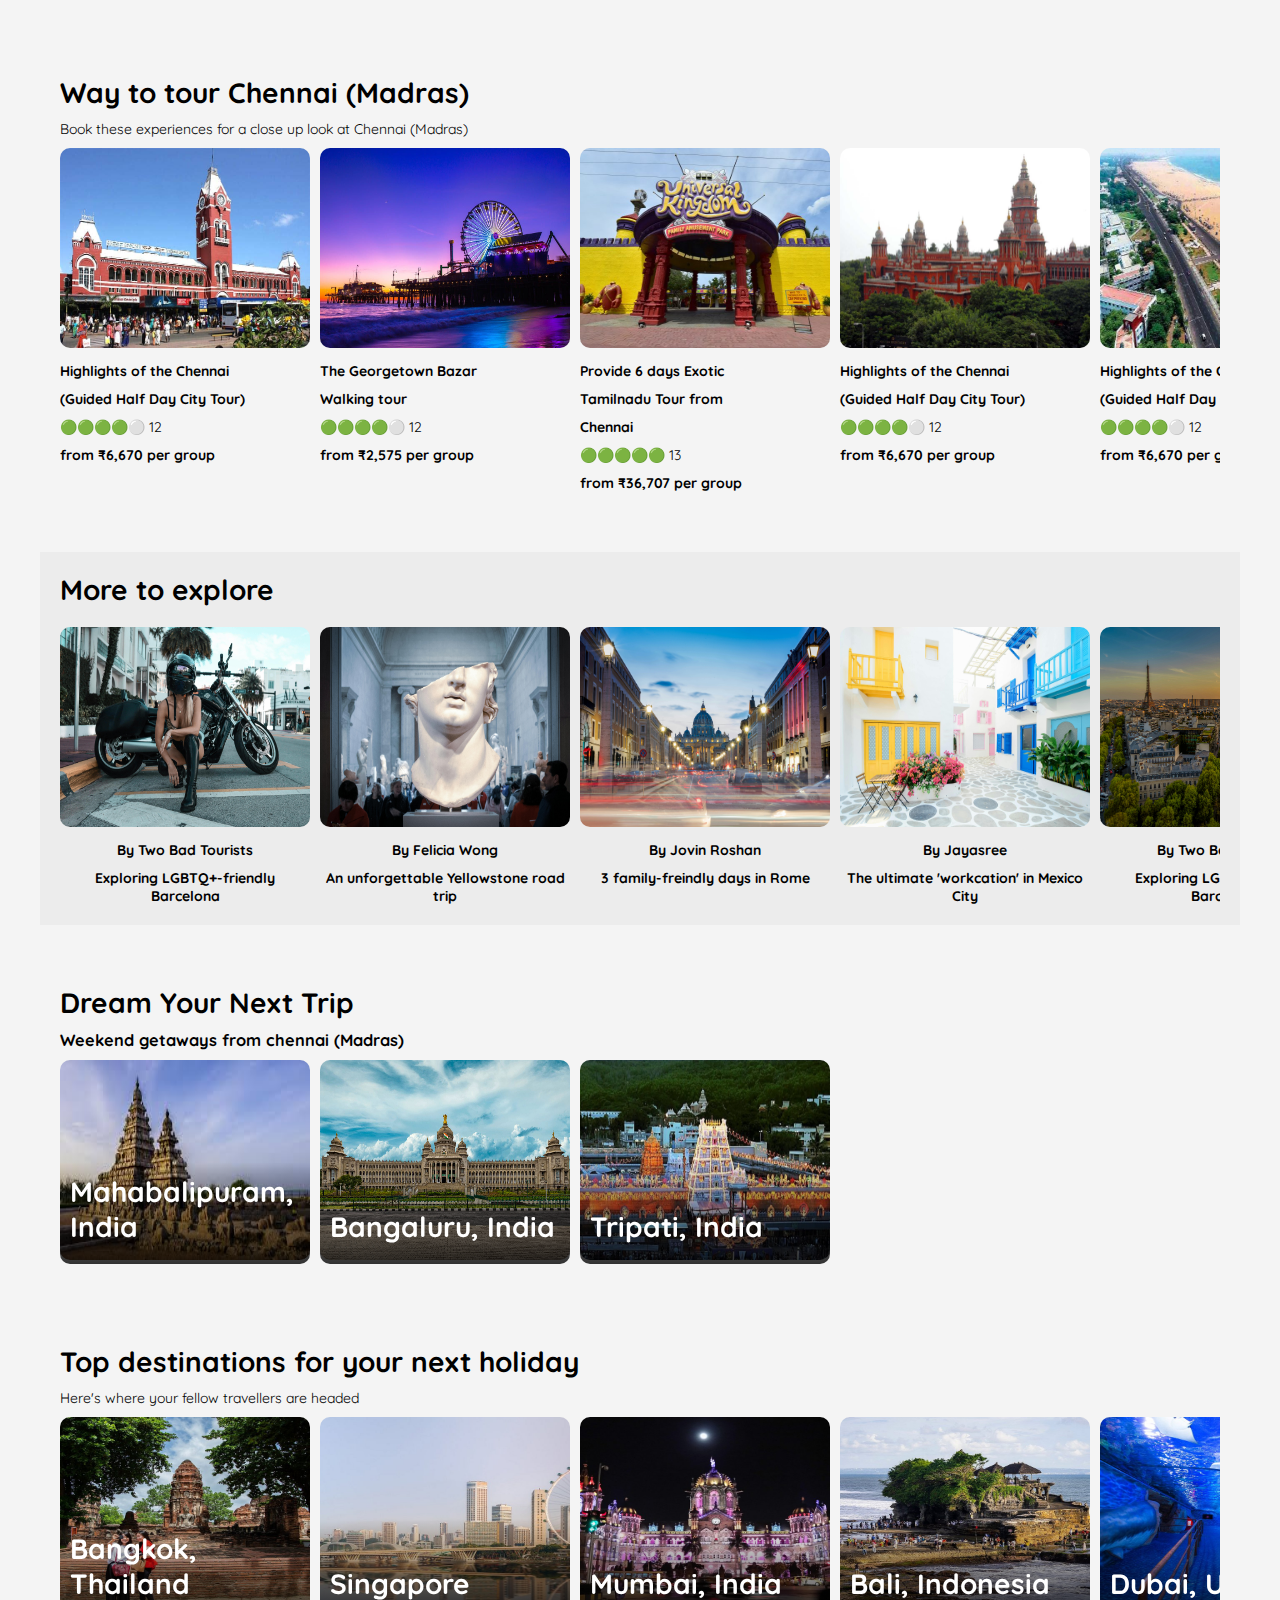
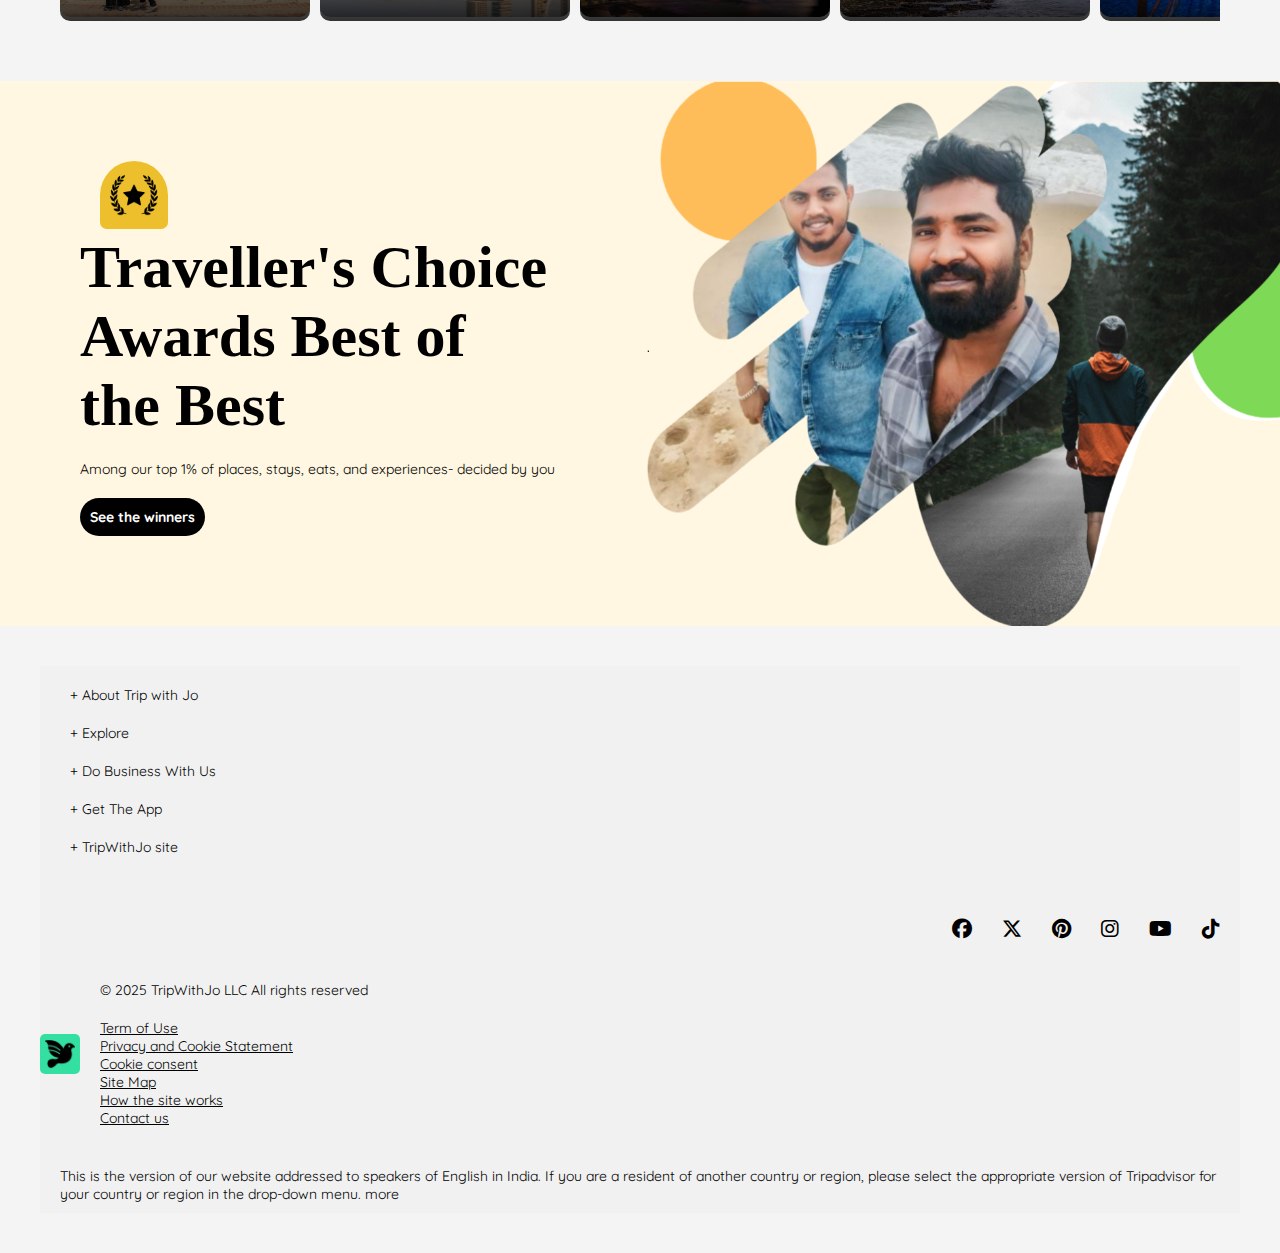
==== commit c18432d8: "add final" ====
--- a/index.html
+++ b/index.html
@@ -5,7 +5,8 @@
     <meta charset="UTF-8">
     <meta name="viewport" content="width=device-width, initial-scale=1.0">
     <title>Tripadvisor</title>
-
+    <!-- website icon -->
+    <link rel="icon" type="image/png" href="./images/icon.png">
     <!-- My Style Sheet Link -->
     <link rel="stylesheet" href="style.css">
 
@@ -38,6 +39,30 @@
         </a>
 
     </div>
+    <!-- navbar pc-->
+    <div class="navbar-pc">
+        <div class="navbar-pc__logo">
+            <img src="./images/bird_logo.png" alt="logo-image">
+            <h2 class="navbar__logo-title">TripWithJo</h2>
+        </div>
+        <div class="navbar-tags">
+            <p>Discover</p>
+            <p>Trips</p>
+            <p>Review</p>
+            <p>Forums</p>
+        </div>
+        <div class="navbar-btn">
+            <div class="global">
+                <i class="fa-solid fa-earth-americas" style="color: #000000;"></i>
+            </div>
+            <div class="INR">
+                INR
+            </div>
+            <div class="signin-pc">
+                <a href="./signin_page.html">Sign in</a>
+            </div>
+        </div>
+    </div>
     <!-- navbar -->
     <div class="navbar">
         <i id="menubar" class="fa-solid fa-bars" style="color: #000000;"></i>
@@ -55,14 +80,14 @@
     </div>
     <!-- scroll manubar for pc-->
     <div class="scroll-container-pc">
+        <h1>Where to?</h1>
         <div class="scroll-menu-pc">
+            <a href="#"><i class="fa-solid fa-magnifying-glass-plus" style="color: #000000;"></i> Search All</a>
             <a href="#"><i class="fa-solid fa-hotel" style="color: #000000;"></i> Hotels</a>
             <a href="#"><i class="fa-regular fa-heart" style="color: #000000;"></i> Things to Do</a>
             <a href="#"><i class="fa-solid fa-utensils" style="color: #000000;"></i> Restaurants</a>
             <a href="#"><i class="fa-solid fa-plane-up" style="color: #000000;"></i> Flights</a>
             <a href="#"><i class="fa-solid fa-house-lock" style="color: #000000;"></i> Holiday Homes</a>
-            <a href="#"><i class="fa-solid fa-tower-observation" style="color: #000000;"></i> Vacation Rentals</a>
-            <a href="#"><i class="fa-regular fa-credit-card" style="color: #000000;"></i> Cruises</a>
         </div>
     </div>
     <!-- scroll manubar -->
@@ -77,6 +102,21 @@
             <a href="#"><i class="fa-regular fa-credit-card" style="color: #000000;"></i> Cruises</a>
         </div>
     </div>
+    <!-- search bar pc -->
+    <div class="search-bar-pc">
+        <div class="search-bar__box-pc">
+            <div class="search-bar__search_logo-pc">
+                <i class="fa-solid fa-magnifying-glass" style="color: #000000;"></i>
+            </div>
+            <div class="search-bar__input-pc">
+                <input type="text" placeholder="Places to go, things to do, hotels...">
+            </div>
+            <div class="search-bar__button-pc">
+                <p>Search</p>
+            </div>
+        </div>
+        
+    </div>
     <!-- search bar -->
     <div class="search-bar">
         <div class="search-bar__box">
--- a/style.css
+++ b/style.css
@@ -11,13 +11,22 @@
     font-style: normal;
     font-size: 14px;
 }
+.search-bar-pc{
+  display: none;
+}
 .scroll-container-pc{
   display: none;
 }
+.navbar-btn{
+  display: none;
+}
 .banner-container-pc{
   display: none;
 }
 .footer-banner-pc{
+  display: none;
+}
+.navbar-pc{
   display: none;
 }
 .app-install-add {
@@ -742,6 +751,7 @@
     margin:40px;
   }
   .banner-container-pc{
+    display: flex;
     margin: 50px;
     padding-top: 20px;
     padding-bottom: 20px;
@@ -825,12 +835,150 @@
     margin-bottom: 10px;
     cursor: pointer;
   }
-}
+  .scroll-container-pc{
+    display: flex;
+  }
+  .scroll-container{
+    display: none;
+  }
+  .search-bar{
+    display: none;
+  }
+  .navbar-pc{
+    display: flex;
+    margin: 5px 40px;
+    justify-content: space-between; /* Ensures proper spacing */
+    padding: 5px 20px;
+    align-items: center;
+    position: sticky;
+    top: 0;
+    z-index: 1;
+    background-color: white;
+  }
+  /* pc navbar */
+  .navbar-pc__logo{
+    padding: 10px;
+    margin: 5px;
+    display: flex;
+    width: fit-content;
+    justify-content: center;
+    align-items: center;
+    font-size: 20px;
+    font-weight: 800;
+  }
+  .navbar-pc__logo img{
+    background-color: #34E0A1;
+    padding: 5px;
+    border-radius: 50px;
+    width: 30px;
+    height: 30px;
+  }
+  .navbar-tags {
+    display: flex;
+    gap: 50px; 
+    font-weight: 800;
+}
+.navbar-tags p{
+  cursor: pointer;
+}
+.navbar-btn {
+    display: flex; 
+    align-items: center;
+    gap: 20px;
+    font-weight: bold;
+    color: black;
+}
+.signin-pc a{
+ color: white;
+ background-color: black;
+ padding: 10px;
+ border-radius: 50px;
+ text-decoration: none;
+}
+
 .scroll-container-pc{
   display: flex;
-}
-.scroll-container{
-  display: none;
+  flex-direction: column;
+  justify-content: center;
+  align-items: center;
+  gap: 10px;
+  margin: 10px 100px;
+}
+.scroll-container-pc h1{
+  font-family:'Franklin Gothic Medium', 'Arial Narrow', Arial, sans-serif;
+  font-size: 60px;
+}
+.scroll-container-pc a{
+  text-decoration: none;
+  color: black;
+  font-size: 20px;
+  padding: 10px;
+}
+.scroll-menu-pc{
+  text-decoration: none;
+  color: black;
+}
+.scroll-menu-pc a:hover {
+  cursor: pointer;
+  padding-bottom: 10px;
+  border-bottom: solid #34E0A1 2px;
+}
+.search-bar-pc{
+  margin-top: 30px;
+  display: flex;
+  justify-content: center;
+  align-items: center;
+}
+.search-bar__box-pc{
+  box-shadow: rgba(149, 157, 165, 0.2) 0px 8px 24px;
+  display: flex;
+  border: solid black 1px;
+  padding: 15px 20px;
+  border: solid black 0.5px;
+  border-radius: 50px;
+  gap: 10px;
+  justify-content: center;
+  align-items: center;
+  position: relative;
+}
+.search-bar__input-pc input{
+  font-size: 20px;
+  width: 800px;
+  border: none;
+  outline: none;
+  background: transparent; 
+}
+.search-bar__button-pc{
+  font-weight: bold;
+  position:absolute;
+  padding: 10px;
+  margin: 10px;
+  right: 0;
+  background-color: #34E0A1;
+  color: black;
+  border-radius: 50px;
+  cursor: pointer;
+}
+.search-bar__button-pc:hover{
+  font-weight: bold;
+  padding: 10px;
+  margin: 10px;
+  border-radius: 50px;
+  cursor: pointer;
+  position:absolute;
+  right: 0;
+  background-color: black;
+  color:#34E0A1;
+
+}
+/* Hover & active effect */
+/* .scroll-menu-pc a:focus {
+  padding-bottom: 10px;
+  border-bottom: solid black 0.3px;
+} */
+
+
+
 }
 /* Large Screens (1200px and above) */
 @media screen and (min-width: 1200px) {
